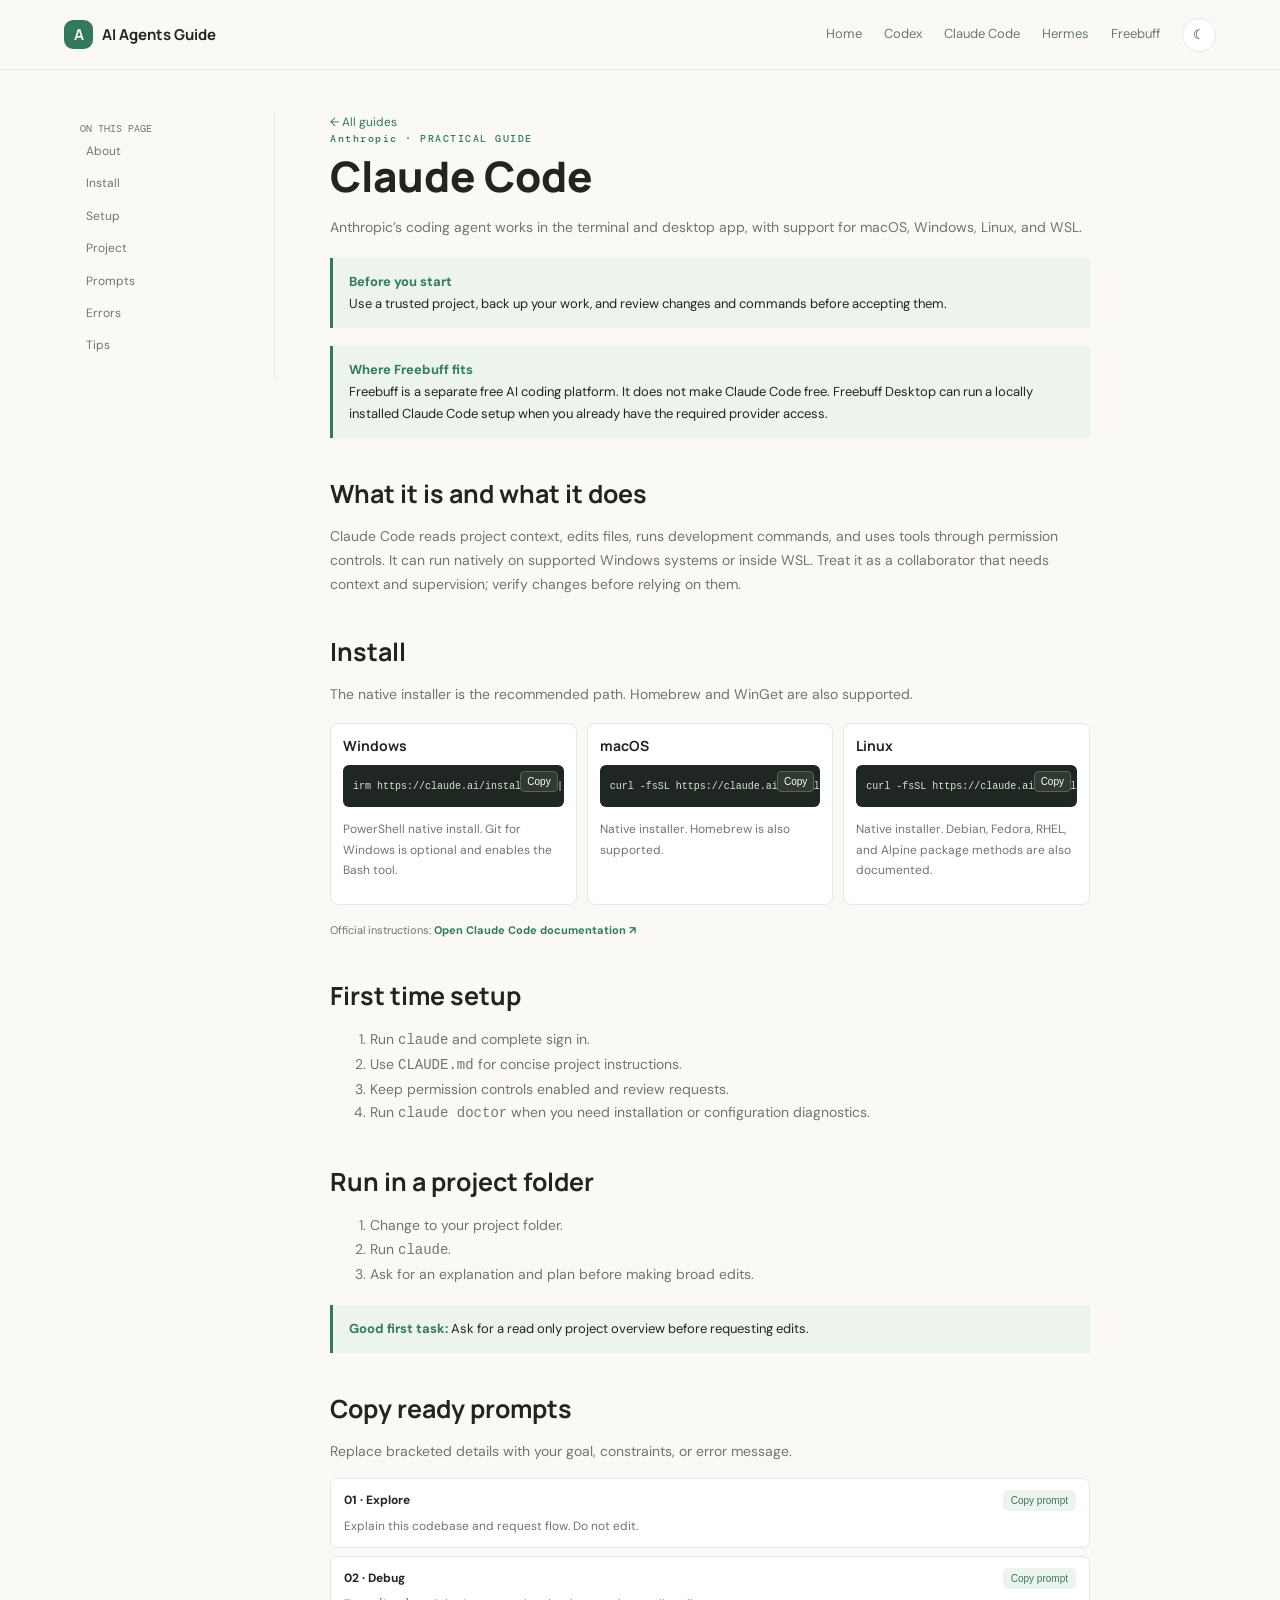
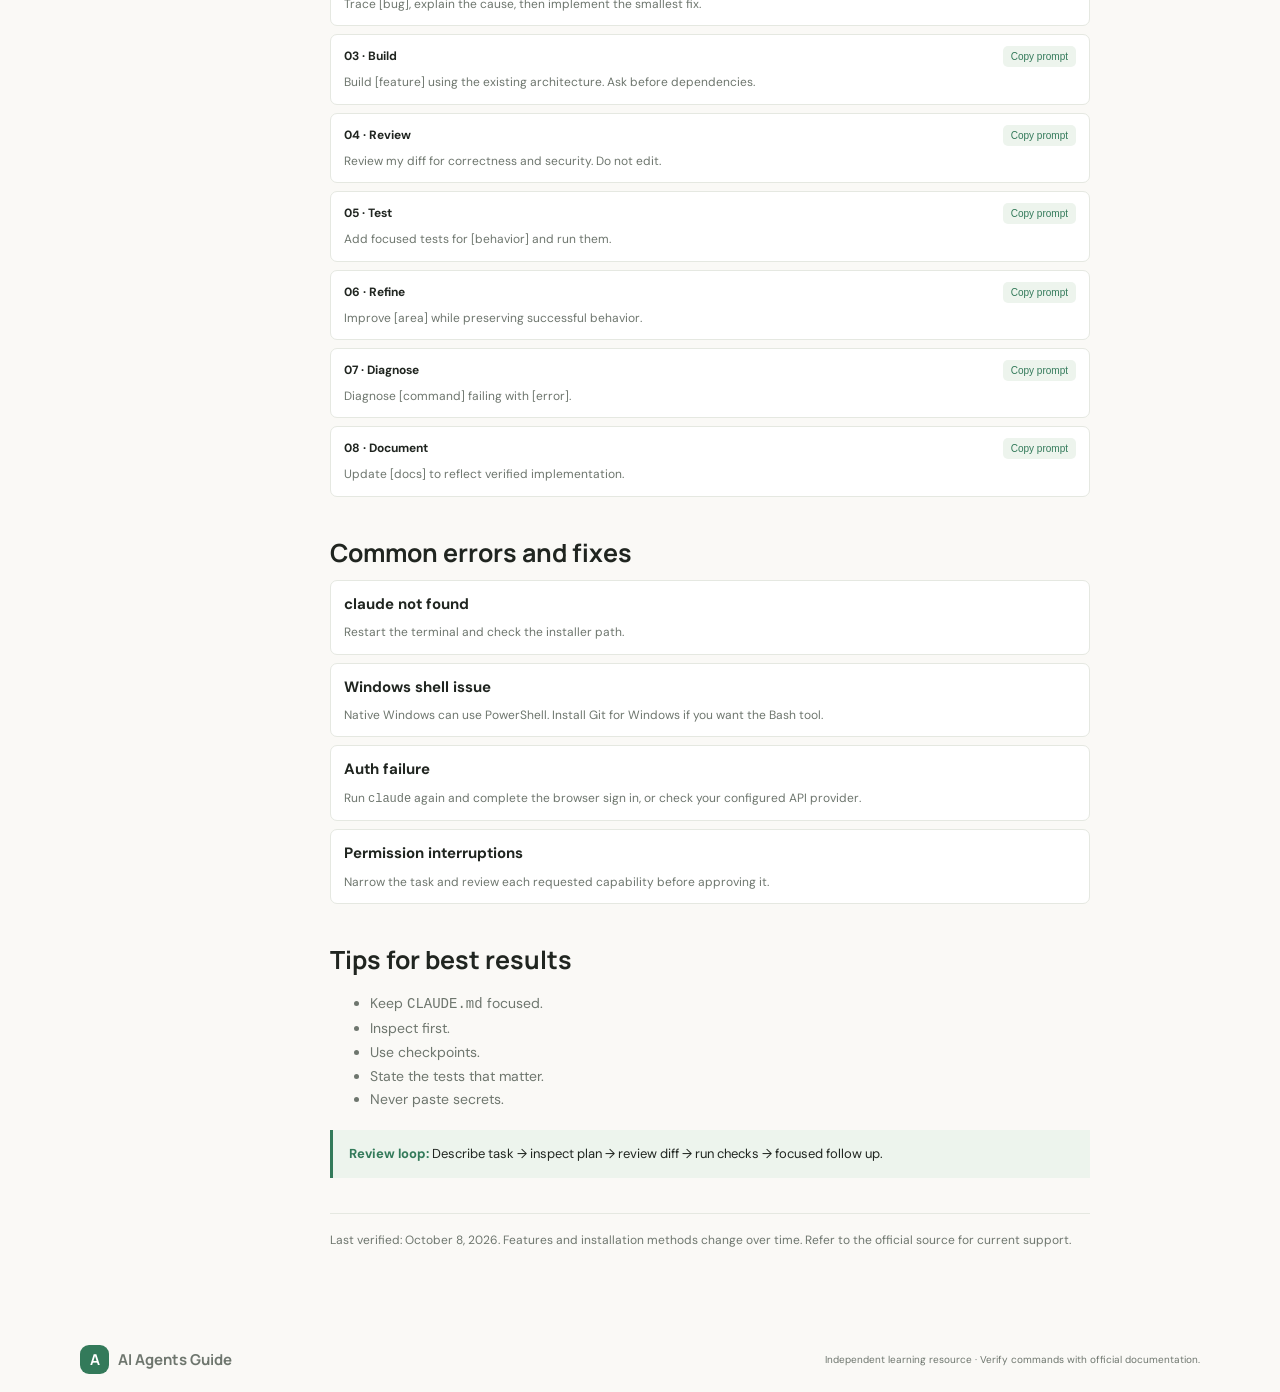
==== claude-code.html @ d4e2375b "Add analytics and refresh verification date" ====
<!doctype html><html lang="en"><head><meta charset="utf-8"><meta name="viewport" content="width=device-width,initial-scale=1"><title>Claude Code Guide · AI Agents Guide</title><link rel="stylesheet" href="style.css"><script async src="https://www.googletagmanager.com/gtag/js?id=G-9L4HPNNRHD"></script><script>window.dataLayer=window.dataLayer||[];function gtag(){dataLayer.push(arguments);}gtag('js',new Date());gtag('config','G-9L4HPNNRHD');</script><script defer src="script.js"></script></head><body><header><a class="brand" href="index.html"><i>A</i> AI Agents Guide</a><button class="menubtn" aria-label="Toggle menu">☰</button><nav><a href="index.html">Home</a><a href="codex.html">Codex</a><a href="claude-code.html">Claude Code</a><a href="hermes.html">Hermes</a><a href="freebuff.html">Freebuff</a><button class="theme" aria-label="Toggle dark mode">☾</button></nav></header><main class="layout"><aside class="toc"><b>ON THIS PAGE</b><a href="#s0">About</a><a href="#s1">Install</a><a href="#s2">Setup</a><a href="#s3">Project</a><a href="#s4">Prompts</a><a href="#s5">Errors</a><a href="#s6">Tips</a></aside><article><a class="back" href="index.html">← All guides</a><div class="eyebrow">Anthropic · PRACTICAL GUIDE</div><h1>Claude Code</h1><p class="lead">Anthropic’s coding agent works in the terminal and desktop app, with support for macOS, Windows, Linux, and WSL.</p><div class="callout"><b>Before you start</b><br>Use a trusted project, back up your work, and review changes and commands before accepting them.</div><div class="callout"><b>Where Freebuff fits</b><br>Freebuff is a separate free AI coding platform. It does not make Claude Code free. Freebuff Desktop can run a locally installed Claude Code setup when you already have the required provider access.</div><section id="s0"><h2>What it is and what it does</h2><p>Claude Code reads project context, edits files, runs development commands, and uses tools through permission controls. It can run natively on supported Windows systems or inside WSL. Treat it as a collaborator that needs context and supervision; verify changes before relying on them.</p></section><section id="s1"><h2>Install</h2><p>The native installer is the recommended path. Homebrew and WinGet are also supported.</p><div class="platforms"><div class="platform"><h3>Windows</h3><div class="code"><pre><code>irm https://claude.ai/install.ps1 | iex</code></pre><button class="copy">Copy</button></div><p>PowerShell native install. Git for Windows is optional and enables the Bash tool.</p></div><div class="platform"><h3>macOS</h3><div class="code"><pre><code>curl -fsSL https://claude.ai/install.sh | bash</code></pre><button class="copy">Copy</button></div><p>Native installer. Homebrew is also supported.</p></div><div class="platform"><h3>Linux</h3><div class="code"><pre><code>curl -fsSL https://claude.ai/install.sh | bash</code></pre><button class="copy">Copy</button></div><p>Native installer. Debian, Fedora, RHEL, and Alpine package methods are also documented.</p></div></div><p class="source">Official instructions: <a href="https://code.claude.com/docs/en/getting-started" target="_blank" rel="noopener">Open Claude Code documentation ↗</a></p></section><section id="s2"><h2>First time setup</h2><ol><li>Run <code>claude</code> and complete sign in.</li><li>Use <code>CLAUDE.md</code> for concise project instructions.</li><li>Keep permission controls enabled and review requests.</li><li>Run <code>claude doctor</code> when you need installation or configuration diagnostics.</li></ol></section><section id="s3"><h2>Run in a project folder</h2><ol><li>Change to your project folder.</li><li>Run <code>claude</code>.</li><li>Ask for an explanation and plan before making broad edits.</li></ol><div class="callout"><b>Good first task:</b> Ask for a read only project overview before requesting edits.</div></section><section id="s4"><h2>Copy ready prompts</h2><p>Replace bracketed details with your goal, constraints, or error message.</p><div class="prompts"><div class="prompt"><div><b>01 · Explore</b><button class="copy-prompt">Copy prompt</button></div><p>Explain this codebase and request flow. Do not edit.</p></div><div class="prompt"><div><b>02 · Debug</b><button class="copy-prompt">Copy prompt</button></div><p>Trace [bug], explain the cause, then implement the smallest fix.</p></div><div class="prompt"><div><b>03 · Build</b><button class="copy-prompt">Copy prompt</button></div><p>Build [feature] using the existing architecture. Ask before dependencies.</p></div><div class="prompt"><div><b>04 · Review</b><button class="copy-prompt">Copy prompt</button></div><p>Review my diff for correctness and security. Do not edit.</p></div><div class="prompt"><div><b>05 · Test</b><button class="copy-prompt">Copy prompt</button></div><p>Add focused tests for [behavior] and run them.</p></div><div class="prompt"><div><b>06 · Refine</b><button class="copy-prompt">Copy prompt</button></div><p>Improve [area] while preserving successful behavior.</p></div><div class="prompt"><div><b>07 · Diagnose</b><button class="copy-prompt">Copy prompt</button></div><p>Diagnose [command] failing with [error].</p></div><div class="prompt"><div><b>08 · Document</b><button class="copy-prompt">Copy prompt</button></div><p>Update [docs] to reflect verified implementation.</p></div></div></section><section id="s5"><h2>Common errors and fixes</h2><div class="errors"><div><b>claude not found</b><p>Restart the terminal and check the installer path.</p></div><div><b>Windows shell issue</b><p>Native Windows can use PowerShell. Install Git for Windows if you want the Bash tool.</p></div><div><b>Auth failure</b><p>Run <code>claude</code> again and complete the browser sign in, or check your configured API provider.</p></div><div><b>Permission interruptions</b><p>Narrow the task and review each requested capability before approving it.</p></div></div></section><section id="s6"><h2>Tips for best results</h2><ul><li>Keep <code>CLAUDE.md</code> focused.</li><li>Inspect first.</li><li>Use checkpoints.</li><li>State the tests that matter.</li><li>Never paste secrets.</li></ul><div class="callout"><b>Review loop:</b> Describe task → inspect plan → review diff → run checks → focused follow up.</div></section><div class="end">Last verified: October 8, 2026. Features and installation methods change over time. Refer to the official source for current support.</div></article></main><footer><a class="brand" href="index.html"><i>A</i> AI Agents Guide</a><span>Independent learning resource · Verify commands with official documentation.</span></footer></body></html>
---- style.css ----
@import url('https://fonts.googleapis.com/css2?family=DM+Mono:wght@400;500&family=DM+Sans:wght@400;500;600;700&family=Manrope:wght@400;500;600;700;800&display=swap');:root{--bg:#faf9f6;--paper:white;--ink:#202520;--muted:#6e766e;--line:#e5e8e1;--green:#337a5a;--pale:#edf4ed;--code:#202722}*{box-sizing:border-box}html{scroll-behavior:smooth}body{margin:0;background:var(--bg);color:var(--ink);font:15px/1.7 'DM Sans',sans-serif}a{color:inherit;text-decoration:none}header{height:70px;position:sticky;top:0;z-index:5;display:flex;align-items:center;justify-content:space-between;padding:0 max(calc((100vw - 1160px)/2),5vw);background:color-mix(in srgb,var(--bg) 93%,transparent);backdrop-filter:blur(12px);border-bottom:1px solid var(--line)}.brand{font:700 15px Manrope;display:flex;align-items:center;gap:9px}.brand i{font-style:normal;display:grid;place-items:center;width:29px;height:29px;border-radius:9px;background:var(--green);color:white}.topbar,nav{display:flex;align-items:center;gap:22px}nav{font-size:13px;color:var(--muted)}nav a:hover,.active{color:var(--ink)}button{cursor:pointer}.theme,.menubtn{border:1px solid var(--line);background:var(--paper);color:var(--ink);border-radius:50%;width:34px;height:34px}.menubtn{display:none;border-radius:8px}.hero{max-width:1160px;margin:auto;min-height:490px;padding:70px 20px;display:grid;grid-template-columns:1.1fr .9fr;align-items:center;gap:40px}.eyebrow{color:var(--green);font:500 10px 'DM Mono';letter-spacing:.15em}.hero h1{font:800 clamp(42px,5vw,64px)/1.1 Manrope;letter-spacing:-.05em;margin:18px 0}.hero h1 em{color:var(--green);font-style:normal}.lead{font-size:16px;color:var(--muted)}.button{display:inline-block;background:var(--green);color:white;padding:12px 17px;border-radius:7px;font-weight:700;font-size:13px;margin:14px 0}.meta{font:10px 'DM Mono';color:var(--muted)}.art{height:270px;position:relative;display:grid;place-items:center}.ring{position:absolute;width:340px;height:230px;border:1px solid #dbe6dc;border-radius:50%;transform:rotate(-25deg)}.core{width:125px;height:125px;display:grid;place-items:center;border-radius:35px;background:linear-gradient(135deg,#80ae88,#377452);color:white;font-size:55px}.art label,.art small{position:absolute;background:var(--paper);border:1px solid var(--line);padding:12px;border-radius:8px;font-size:12px}.art label{top:20px;right:4px}.art small{bottom:8px;left:4px}.ribbon{text-align:center;border-block:1px solid var(--line);padding:16px;color:#858e85;font:10px 'DM Mono'}.section{max-width:1160px;margin:auto;padding:72px 20px}.section h2,.rhythm h2,.cta h2{font:700 34px/1.25 Manrope;margin:12px 0}.muted{color:var(--muted)}.cards{display:grid;grid-template-columns:repeat(4,1fr);gap:13px;margin-top:25px}.card{display:flex;flex-direction:column;min-height:250px;padding:19px;background:var(--paper);border:1px solid var(--line);border-radius:10px}.card:hover{transform:translateY(-3px)}.card>span{display:grid;place-items:center;width:38px;height:38px;border-radius:10px;background:var(--pale);color:var(--green);font-size:20px}.card small{font:10px 'DM Mono';color:var(--muted);margin-top:13px}.card h3{font:700 20px Manrope;margin:3px 0}.card p{font-size:12px;color:var(--muted)}.card>b{margin-top:auto;border-top:1px solid var(--line);padding-top:10px;color:var(--green);font-size:11px}.c1>span{color:#b6784b}.c2>span{color:#6672a6}.c3>span{color:#aa6381}.rhythm{display:grid;grid-template-columns:1fr 1fr;gap:60px}.steps p{padding:13px 17px;border:1px solid var(--line);border-radius:8px;background:var(--paper)}.steps small{display:block;color:var(--muted)}.cta{background:#245e43;color:white;text-align:center;padding:52px 20px}.cta .eyebrow{color:#bdd8c4}.cta h2{font-size:29px}.button.light{background:white;color:#245e43}footer{max-width:1160px;margin:auto;padding:20px;min-height:78px;display:flex;align-items:center;justify-content:space-between;color:var(--muted);font-size:10px}.layout{max-width:1160px;margin:auto;padding:42px 20px 70px;display:grid;grid-template-columns:195px minmax(0,760px);gap:55px}.toc{position:sticky;top:95px;align-self:start;border-right:1px solid var(--line);padding:10px 16px 16px 0}.toc b{display:block;font:10px 'DM Mono';color:var(--muted)}.toc a{display:block;padding:6px;color:var(--muted);font-size:12px}.toc a:hover,.back{color:var(--green)}article{min-width:0}.back{display:block;font-size:12px}.layout h1{font:800 42px/1.2 Manrope;margin:6px 0}.layout h2{font:700 25px Manrope;margin:38px 0 10px;scroll-margin-top:90px}.layout p,.layout li{color:var(--muted);font-size:14px}.callout{background:var(--pale);border-left:3px solid var(--green);padding:13px 16px;margin:18px 0;font-size:13px}.callout b{color:var(--green)}.platforms{display:grid;grid-template-columns:repeat(3,1fr);gap:10px;margin:16px 0}.platform{background:var(--paper);border:1px solid var(--line);border-radius:8px;padding:12px;min-width:0}.platform h3{font:700 14px Manrope;margin:0}.platform p{font-size:12px}.code{position:relative;margin:8px 0}.code pre{background:var(--code);color:#d6e4d8;overflow:auto;padding:12px 53px 12px 10px;border-radius:6px;font:10px/1.7 'DM Mono';white-space:pre}.copy{position:absolute;top:6px;right:6px;background:#303a33;color:white;border:1px solid #56645a;border-radius:4px;padding:4px 6px;font-size:10px}.source{font-size:11px!important}.source a,footer span a{color:var(--green);font-weight:bold}.prompts,.errors{display:grid;gap:8px}.prompt,.errors>div{background:var(--paper);border:1px solid var(--line);border-radius:7px;padding:11px 13px}.prompt>div{display:flex;justify-content:space-between;font-size:12px}.prompt p,.errors p{font-size:12px;margin:5px 0 0}.copy-prompt{border:0;border-radius:5px;padding:5px 8px;background:var(--pale);color:var(--green);font-size:10px}.end{border-top:1px solid var(--line);margin-top:35px;padding-top:16px;color:var(--muted);font-size:12px}.dark{--bg:#171b18;--paper:#202621;--ink:#edf1ed;--muted:#a6afa7;--line:#343d36;--green:#8dc59b;--pale:#29372c;--code:#111713}.dark .cta{background:#254d34}.dark .ring{border-color:#344138}.dark .core{background:linear-gradient(135deg,#61916b,#31563a)}@media(max-width:900px){.cards{grid-template-columns:repeat(2,1fr)}.layout{grid-template-columns:150px 1fr;gap:25px}.platforms{grid-template-columns:1fr}}@media(max-width:650px){header{height:62px;padding:0 16px}.menubtn{display:block}nav{display:none;position:absolute;top:61px;left:0;right:0;background:var(--bg);padding:14px 20px;flex-direction:column;align-items:stretch}nav.open{display:flex}.hero{grid-template-columns:1fr;padding:46px 20px 25px}.hero h1{font-size:43px}.art{height:185px}.section{padding:50px 20px}.section h2,.rhythm h2{font-size:28px}.cards,.rhythm{grid-template-columns:1fr}.card{min-height:210px}.rhythm{gap:12px}.cta h2{font-size:24px}footer{align-items:flex-start;flex-direction:column;gap:8px}.layout{display:block;padding:28px 18px 50px}.toc{position:static;border:1px solid var(--line);padding:10px;margin-bottom:22px;display:flex;flex-wrap:wrap}.toc b{width:100%}.layout h1{font-size:36px}.layout h2{font-size:22px}.platforms{grid-template-columns:1fr}}
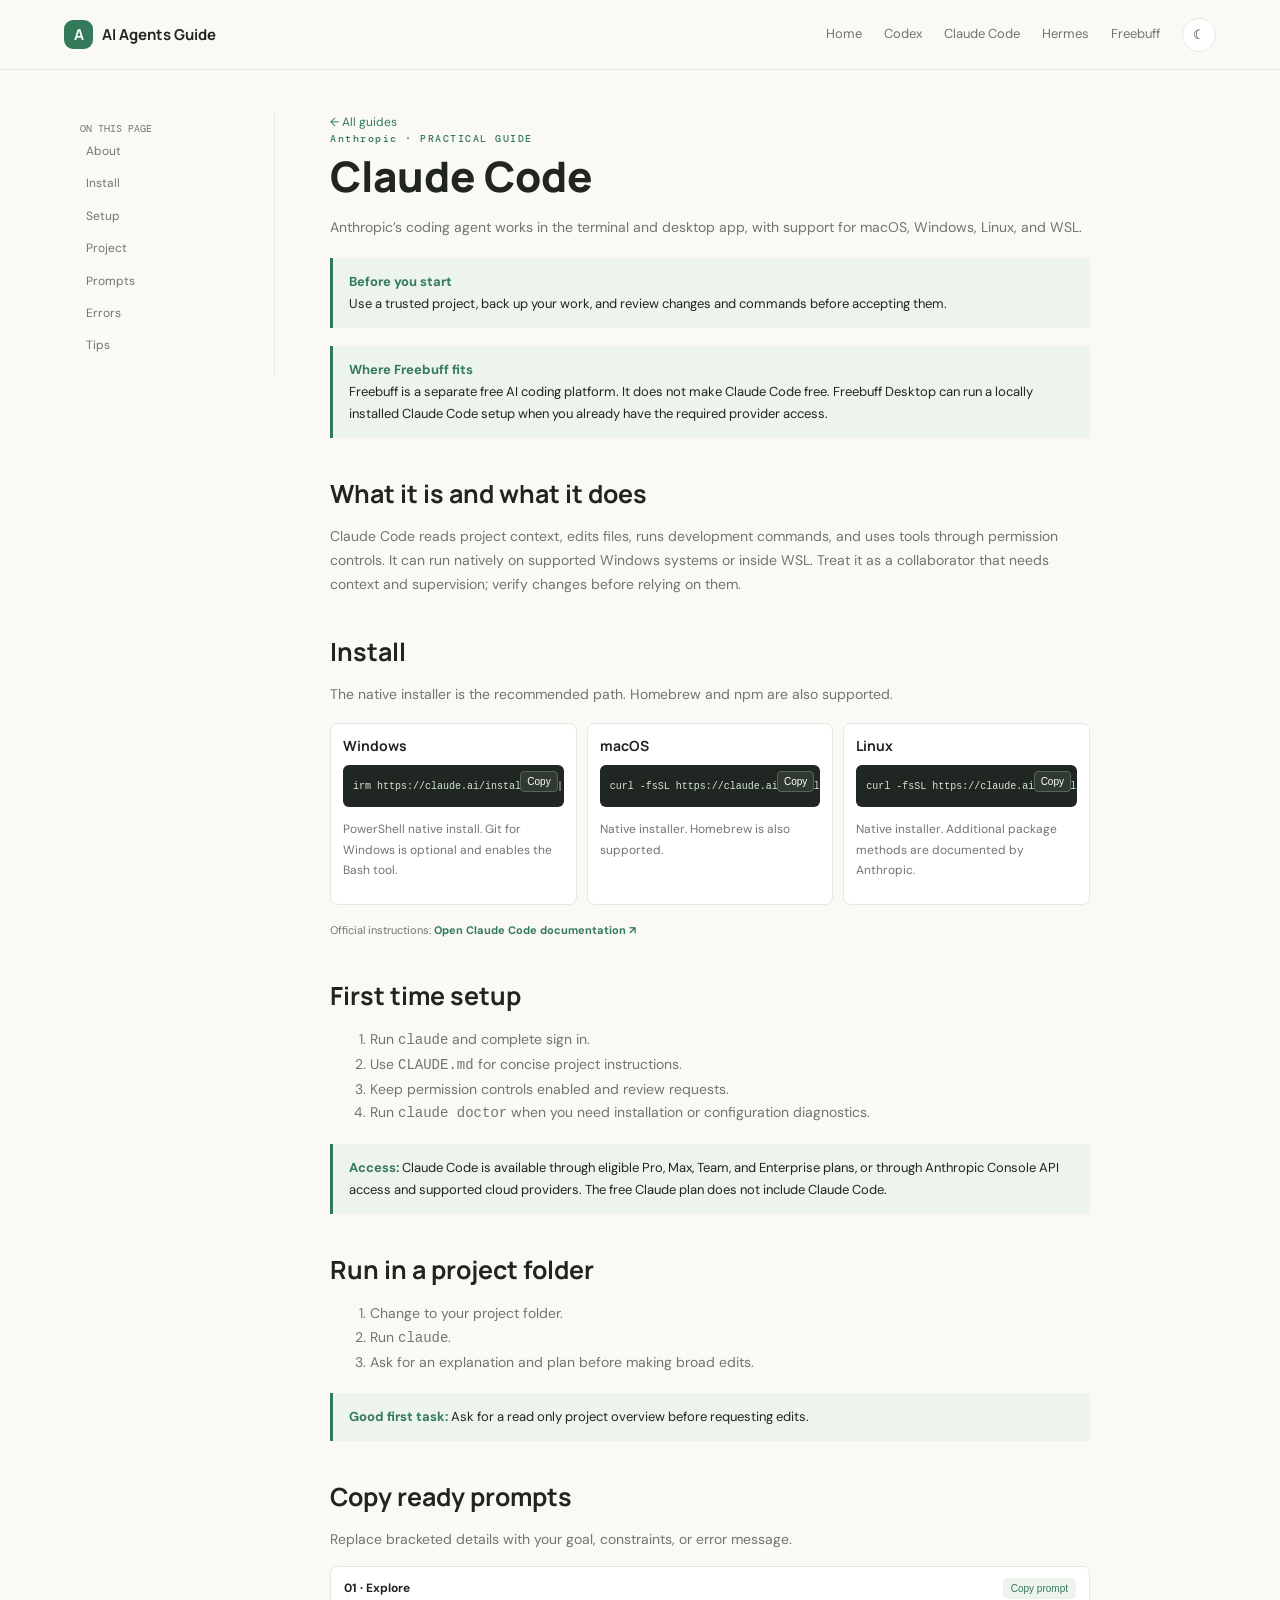
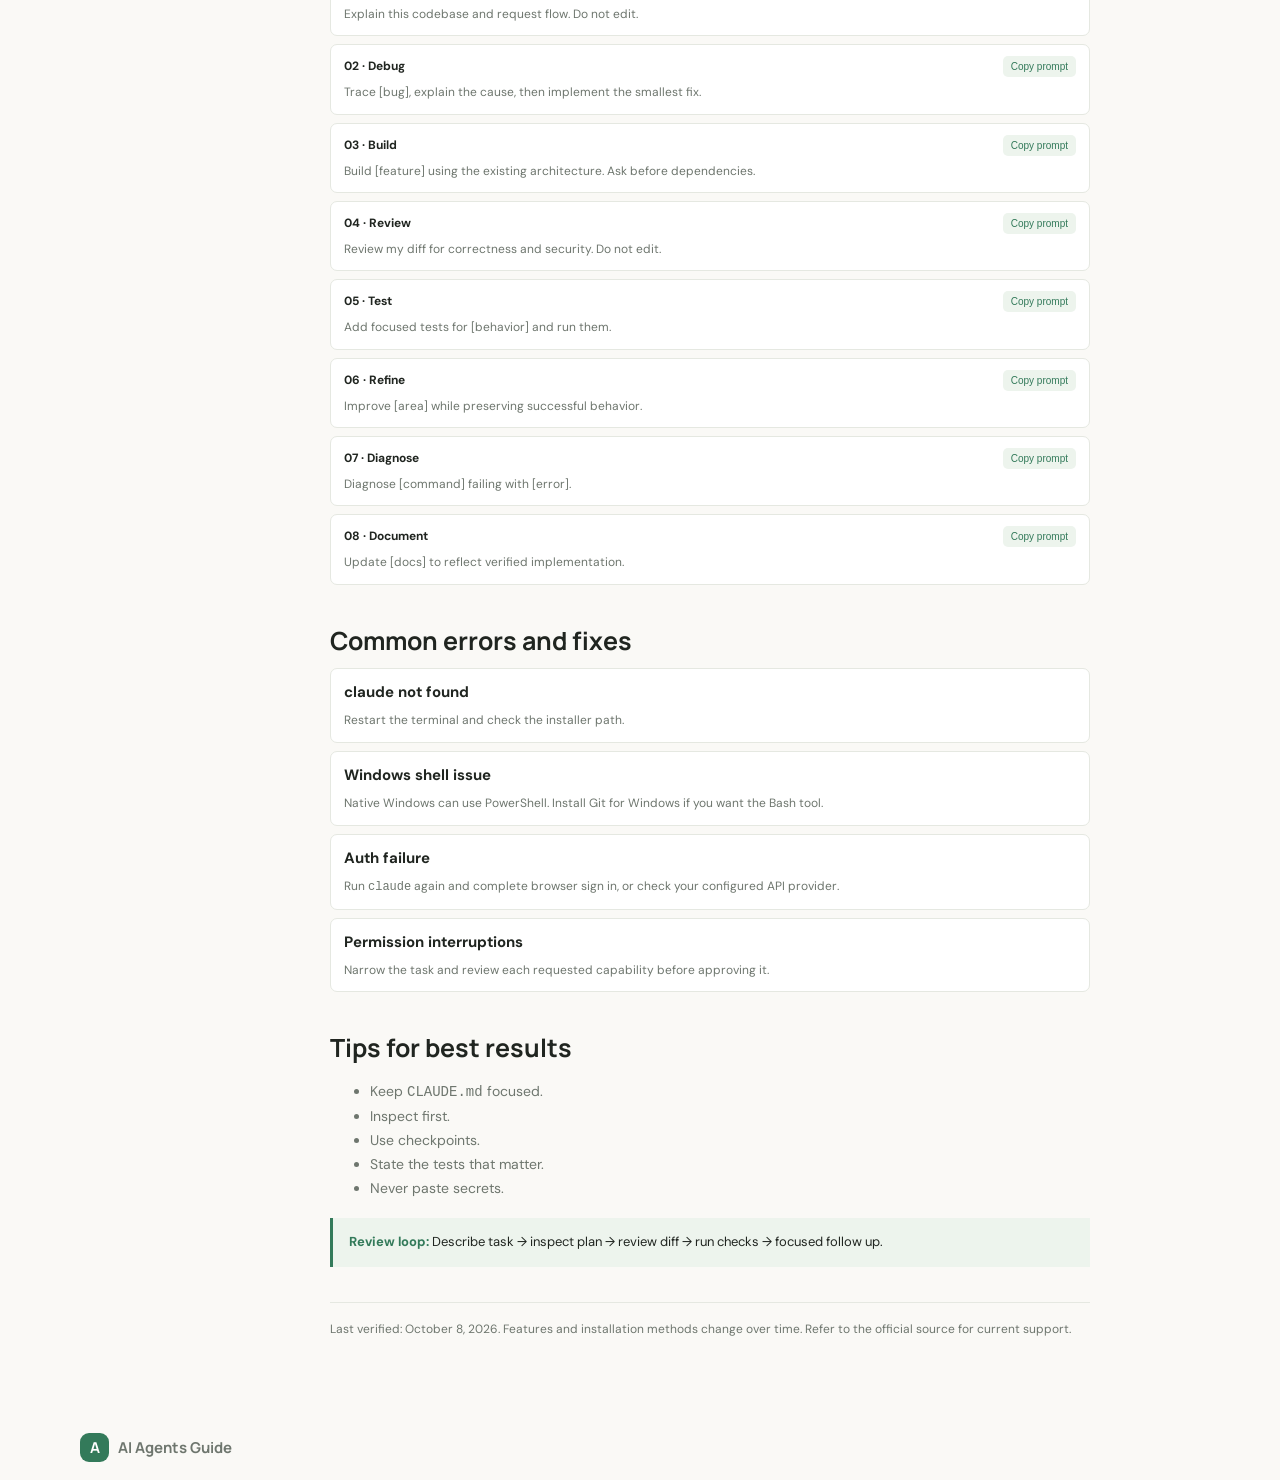
==== commit e21b9852: "Update Claude Code guide for current install and access details" ====
--- a/claude-code.html
+++ b/claude-code.html
@@ -1 +1 @@
-<!doctype html><html lang="en"><head><meta charset="utf-8"><meta name="viewport" content="width=device-width,initial-scale=1"><title>Claude Code Guide · AI Agents Guide</title><link rel="stylesheet" href="style.css"><script async src="https://www.googletagmanager.com/gtag/js?id=G-9L4HPNNRHD"></script><script>window.dataLayer=window.dataLayer||[];function gtag(){dataLayer.push(arguments);}gtag('js',new Date());gtag('config','G-9L4HPNNRHD');</script><script defer src="script.js"></script></head><body><header><a class="brand" href="index.html"><i>A</i> AI Agents Guide</a><button class="menubtn" aria-label="Toggle menu">☰</button><nav><a href="index.html">Home</a><a href="codex.html">Codex</a><a href="claude-code.html">Claude Code</a><a href="hermes.html">Hermes</a><a href="freebuff.html">Freebuff</a><button class="theme" aria-label="Toggle dark mode">☾</button></nav></header><main class="layout"><aside class="toc"><b>ON THIS PAGE</b><a href="#s0">About</a><a href="#s1">Install</a><a href="#s2">Setup</a><a href="#s3">Project</a><a href="#s4">Prompts</a><a href="#s5">Errors</a><a href="#s6">Tips</a></aside><article><a class="back" href="index.html">← All guides</a><div class="eyebrow">Anthropic · PRACTICAL GUIDE</div><h1>Claude Code</h1><p class="lead">Anthropic’s coding agent works in the terminal and desktop app, with support for macOS, Windows, Linux, and WSL.</p><div class="callout"><b>Before you start</b><br>Use a trusted project, back up your work, and review changes and commands before accepting them.</div><div class="callout"><b>Where Freebuff fits</b><br>Freebuff is a separate free AI coding platform. It does not make Claude Code free. Freebuff Desktop can run a locally installed Claude Code setup when you already have the required provider access.</div><section id="s0"><h2>What it is and what it does</h2><p>Claude Code reads project context, edits files, runs development commands, and uses tools through permission controls. It can run natively on supported Windows systems or inside WSL. Treat it as a collaborator that needs context and supervision; verify changes before relying on them.</p></section><section id="s1"><h2>Install</h2><p>The native installer is the recommended path. Homebrew and WinGet are also supported.</p><div class="platforms"><div class="platform"><h3>Windows</h3><div class="code"><pre><code>irm https://claude.ai/install.ps1 | iex</code></pre><button class="copy">Copy</button></div><p>PowerShell native install. Git for Windows is optional and enables the Bash tool.</p></div><div class="platform"><h3>macOS</h3><div class="code"><pre><code>curl -fsSL https://claude.ai/install.sh | bash</code></pre><button class="copy">Copy</button></div><p>Native installer. Homebrew is also supported.</p></div><div class="platform"><h3>Linux</h3><div class="code"><pre><code>curl -fsSL https://claude.ai/install.sh | bash</code></pre><button class="copy">Copy</button></div><p>Native installer. Debian, Fedora, RHEL, and Alpine package methods are also documented.</p></div></div><p class="source">Official instructions: <a href="https://code.claude.com/docs/en/getting-started" target="_blank" rel="noopener">Open Claude Code documentation ↗</a></p></section><section id="s2"><h2>First time setup</h2><ol><li>Run <code>claude</code> and complete sign in.</li><li>Use <code>CLAUDE.md</code> for concise project instructions.</li><li>Keep permission controls enabled and review requests.</li><li>Run <code>claude doctor</code> when you need installation or configuration diagnostics.</li></ol></section><section id="s3"><h2>Run in a project folder</h2><ol><li>Change to your project folder.</li><li>Run <code>claude</code>.</li><li>Ask for an explanation and plan before making broad edits.</li></ol><div class="callout"><b>Good first task:</b> Ask for a read only project overview before requesting edits.</div></section><section id="s4"><h2>Copy ready prompts</h2><p>Replace bracketed details with your goal, constraints, or error message.</p><div class="prompts"><div class="prompt"><div><b>01 · Explore</b><button class="copy-prompt">Copy prompt</button></div><p>Explain this codebase and request flow. Do not edit.</p></div><div class="prompt"><div><b>02 · Debug</b><button class="copy-prompt">Copy prompt</button></div><p>Trace [bug], explain the cause, then implement the smallest fix.</p></div><div class="prompt"><div><b>03 · Build</b><button class="copy-prompt">Copy prompt</button></div><p>Build [feature] using the existing architecture. Ask before dependencies.</p></div><div class="prompt"><div><b>04 · Review</b><button class="copy-prompt">Copy prompt</button></div><p>Review my diff for correctness and security. Do not edit.</p></div><div class="prompt"><div><b>05 · Test</b><button class="copy-prompt">Copy prompt</button></div><p>Add focused tests for [behavior] and run them.</p></div><div class="prompt"><div><b>06 · Refine</b><button class="copy-prompt">Copy prompt</button></div><p>Improve [area] while preserving successful behavior.</p></div><div class="prompt"><div><b>07 · Diagnose</b><button class="copy-prompt">Copy prompt</button></div><p>Diagnose [command] failing with [error].</p></div><div class="prompt"><div><b>08 · Document</b><button class="copy-prompt">Copy prompt</button></div><p>Update [docs] to reflect verified implementation.</p></div></div></section><section id="s5"><h2>Common errors and fixes</h2><div class="errors"><div><b>claude not found</b><p>Restart the terminal and check the installer path.</p></div><div><b>Windows shell issue</b><p>Native Windows can use PowerShell. Install Git for Windows if you want the Bash tool.</p></div><div><b>Auth failure</b><p>Run <code>claude</code> again and complete the browser sign in, or check your configured API provider.</p></div><div><b>Permission interruptions</b><p>Narrow the task and review each requested capability before approving it.</p></div></div></section><section id="s6"><h2>Tips for best results</h2><ul><li>Keep <code>CLAUDE.md</code> focused.</li><li>Inspect first.</li><li>Use checkpoints.</li><li>State the tests that matter.</li><li>Never paste secrets.</li></ul><div class="callout"><b>Review loop:</b> Describe task → inspect plan → review diff → run checks → focused follow up.</div></section><div class="end">Last verified: October 8, 2026. Features and installation methods change over time. Refer to the official source for current support.</div></article></main><footer><a class="brand" href="index.html"><i>A</i> AI Agents Guide</a><span>Independent learning resource · Verify commands with official documentation.</span></footer></body></html>+<!doctype html><html lang="en"><head><meta charset="utf-8"><meta name="viewport" content="width=device-width,initial-scale=1"><title>Claude Code Guide · AI Agents Guide</title><link rel="stylesheet" href="style.css"><script async src="https://www.googletagmanager.com/gtag/js?id=G-9L4NNHNNRHD"></script><script>window.dataLayer=window.dataLayer||[];function gtag(){dataLayer.push(arguments);}gtag('js',new Date());gtag('config','G-9L4NNHNNRHD');</script><script defer src="script.js"></script></head><body><header><a class="brand" href="index.html"><i>A</i> AI Agents Guide</a><button class="menubtn" aria-label="Toggle menu">☰</button><nav><a href="index.html">Home</a><a href="codex.html">Codex</a><a href="claude-code.html">Claude Code</a><a href="hermes.html">Hermes</a><a href="freebuff.html">Freebuff</a><button class="theme" aria-label="Toggle dark mode">☾</button></nav></header><main class="layout"><aside class="toc"><b>ON THIS PAGE</b><a href="#s0">About</a><a href="#s1">Install</a><a href="#s2">Setup</a><a href="#s3">Project</a><a href="#s4">Prompts</a><a href="#s5">Errors</a><a href="#s6">Tips</a></aside><article><a class="back" href="index.html">← All guides</a><div class="eyebrow">Anthropic · PRACTICAL GUIDE</div><h1>Claude Code</h1><p class="lead">Anthropic’s coding agent works in the terminal and desktop app, with support for macOS, Windows, Linux, and WSL.</p><div class="callout"><b>Before you start</b><br>Use a trusted project, back up your work, and review changes and commands before accepting them.</div><div class="callout"><b>Where Freebuff fits</b><br>Freebuff is a separate free AI coding platform. It does not make Claude Code free. Freebuff Desktop can run a locally installed Claude Code setup when you already have the required provider access.</div><section id="s0"><h2>What it is and what it does</h2><p>Claude Code reads project context, edits files, runs development commands, and uses tools through permission controls. It can run natively on supported Windows systems or inside WSL. Treat it as a collaborator that needs context and supervision; verify changes before relying on them.</p></section><section id="s1"><h2>Install</h2><p>The native installer is the recommended path. Homebrew and npm are also supported.</p><div class="platforms"><div class="platform"><h3>Windows</h3><div class="code"><pre><code>irm https://claude.ai/install.ps1 | iex</code></pre><button class="copy">Copy</button></div><p>PowerShell native install. Git for Windows is optional and enables the Bash tool.</p></div><div class="platform"><h3>macOS</h3><div class="code"><pre><code>curl -fsSL https://claude.ai/install.sh | bash</code></pre><button class="copy">Copy</button></div><p>Native installer. Homebrew is also supported.</p></div><div class="platform"><h3>Linux</h3><div class="code"><pre><code>curl -fsSL https://claude.ai/install.sh | bash</code></pre><button class="copy">Copy</button></div><p>Native installer. Additional package methods are documented by Anthropic.</p></div></div><p class="source">Official instructions: <a href="https://code.claude.com/docs/en/getting-started" target="_blank" rel="noopener">Open Claude Code documentation ↗</a></p></section><section id="s2"><h2>First time setup</h2><ol><li>Run <code>claude</code> and complete sign in.</li><li>Use <code>CLAUDE.md</code> for concise project instructions.</li><li>Keep permission controls enabled and review requests.</li><li>Run <code>claude doctor</code> when you need installation or configuration diagnostics.</li></ol><div class="callout"><b>Access:</b> Claude Code is available through eligible Pro, Max, Team, and Enterprise plans, or through Anthropic Console API access and supported cloud providers. The free Claude plan does not include Claude Code.</div></section><section id="s3"><h2>Run in a project folder</h2><ol><li>Change to your project folder.</li><li>Run <code>claude</code>.</li><li>Ask for an explanation and plan before making broad edits.</li></ol><div class="callout"><b>Good first task:</b> Ask for a read only project overview before requesting edits.</div></section><section id="s4"><h2>Copy ready prompts</h2><p>Replace bracketed details with your goal, constraints, or error message.</p><div class="prompts"><div class="prompt"><div><b>01 · Explore</b><button class="copy-prompt">Copy prompt</button></div><p>Explain this codebase and request flow. Do not edit.</p></div><div class="prompt"><div><b>02 · Debug</b><button class="copy-prompt">Copy prompt</button></div><p>Trace [bug], explain the cause, then implement the smallest fix.</p></div><div class="prompt"><div><b>03 · Build</b><button class="copy-prompt">Copy prompt</button></div><p>Build [feature] using the existing architecture. Ask before dependencies.</p></div><div class="prompt"><div><b>04 · Review</b><button class="copy-prompt">Copy prompt</button></div><p>Review my diff for correctness and security. Do not edit.</p></div><div class="prompt"><div><b>05 · Test</b><button class="copy-prompt">Copy prompt</button></div><p>Add focused tests for [behavior] and run them.</p></div><div class="prompt"><div><b>06 · Refine</b><button class="copy-prompt">Copy prompt</button></div><p>Improve [area] while preserving successful behavior.</p></div><div class="prompt"><div><b>07 · Diagnose</b><button class="copy-prompt">Copy prompt</button></div><p>Diagnose [command] failing with [error].</p></div><div class="prompt"><div><b>08 · Document</b><button class="copy-prompt">Copy prompt</button></div><p>Update [docs] to reflect verified implementation.</p></div></div></section><section id="s5"><h2>Common errors and fixes</h2><div class="errors"><div><b>claude not found</b><p>Restart the terminal and check the installer path.</p></div><div><b>Windows shell issue</b><p>Native Windows can use PowerShell. Install Git for Windows if you want the Bash tool.</p></div><div><b>Auth failure</b><p>Run <code>claude</code> again and complete browser sign in, or check your configured API provider.</p></div><div><b>Permission interruptions</b><p>Narrow the task and review each requested capability before approving it.</p></div></div></section><section id="s6"><h2>Tips for best results</h2><ul><li>Keep <code>CLAUDE.md</code> focused.</li><li>Inspect first.</li><li>Use checkpoints.</li><li>State the tests that matter.</li><li>Never paste secrets.</li></ul><div class="callout"><b>Review loop:</b> Describe task → inspect plan → review diff → run checks → focused follow up.</div></section><div class="end">Last verified: October 8, 2026. Features and installation methods change over time. Refer to the official source for current support.</div></article></main><footer><a class="brand" href="index.html"><i>A</i> AI Agents Guide</span></footer></body></html>
--- a/style.css
+++ b/style.css
@@ -1 +1 @@
-@import url('https://fonts.googleapis.com/css2?family=DM+Mono:wght@400;500&family=DM+Sans:wght@400;500;600;700&family=Manrope:wght@400;500;600;700;800&display=swap');:root{--bg:#faf9f6;--paper:white;--ink:#202520;--muted:#6e766e;--line:#e5e8e1;--green:#337a5a;--pale:#edf4ed;--code:#202722}*{box-sizing:border-box}html{scroll-behavior:smooth}body{margin:0;background:var(--bg);color:var(--ink);font:15px/1.7 'DM Sans',sans-serif}a{color:inherit;text-decoration:none}header{height:70px;position:sticky;top:0;z-index:5;display:flex;align-items:center;justify-content:space-between;padding:0 max(calc((100vw - 1160px)/2),5vw);background:color-mix(in srgb,var(--bg) 93%,transparent);backdrop-filter:blur(12px);border-bottom:1px solid var(--line)}.brand{font:700 15px Manrope;display:flex;align-items:center;gap:9px}.brand i{font-style:normal;display:grid;place-items:center;width:29px;height:29px;border-radius:9px;background:var(--green);color:white}.topbar,nav{display:flex;align-items:center;gap:22px}nav{font-size:13px;color:var(--muted)}nav a:hover,.active{color:var(--ink)}button{cursor:pointer}.theme,.menubtn{border:1px solid var(--line);background:var(--paper);color:var(--ink);border-radius:50%;width:34px;height:34px}.menubtn{display:none;border-radius:8px}.hero{max-width:1160px;margin:auto;min-height:490px;padding:70px 20px;display:grid;grid-template-columns:1.1fr .9fr;align-items:center;gap:40px}.eyebrow{color:var(--green);font:500 10px 'DM Mono';letter-spacing:.15em}.hero h1{font:800 clamp(42px,5vw,64px)/1.1 Manrope;letter-spacing:-.05em;margin:18px 0}.hero h1 em{color:var(--green);font-style:normal}.lead{font-size:16px;color:var(--muted)}.button{display:inline-block;background:var(--green);color:white;padding:12px 17px;border-radius:7px;font-weight:700;font-size:13px;margin:14px 0}.meta{font:10px 'DM Mono';color:var(--muted)}.art{height:270px;position:relative;display:grid;place-items:center}.ring{position:absolute;width:340px;height:230px;border:1px solid #dbe6dc;border-radius:50%;transform:rotate(-25deg)}.core{width:125px;height:125px;display:grid;place-items:center;border-radius:35px;background:linear-gradient(135deg,#80ae88,#377452);color:white;font-size:55px}.art label,.art small{position:absolute;background:var(--paper);border:1px solid var(--line);padding:12px;border-radius:8px;font-size:12px}.art label{top:20px;right:4px}.art small{bottom:8px;left:4px}.ribbon{text-align:center;border-block:1px solid var(--line);padding:16px;color:#858e85;font:10px 'DM Mono'}.section{max-width:1160px;margin:auto;padding:72px 20px}.section h2,.rhythm h2,.cta h2{font:700 34px/1.25 Manrope;margin:12px 0}.muted{color:var(--muted)}.cards{display:grid;grid-template-columns:repeat(4,1fr);gap:13px;margin-top:25px}.card{display:flex;flex-direction:column;min-height:250px;padding:19px;background:var(--paper);border:1px solid var(--line);border-radius:10px}.card:hover{transform:translateY(-3px)}.card>span{display:grid;place-items:center;width:38px;height:38px;border-radius:10px;background:var(--pale);color:var(--green);font-size:20px}.card small{font:10px 'DM Mono';color:var(--muted);margin-top:13px}.card h3{font:700 20px Manrope;margin:3px 0}.card p{font-size:12px;color:var(--muted)}.card>b{margin-top:auto;border-top:1px solid var(--line);padding-top:10px;color:var(--green);font-size:11px}.c1>span{color:#b6784b}.c2>span{color:#6672a6}.c3>span{color:#aa6381}.rhythm{display:grid;grid-template-columns:1fr 1fr;gap:60px}.steps p{padding:13px 17px;border:1px solid var(--line);border-radius:8px;background:var(--paper)}.steps small{display:block;color:var(--muted)}.cta{background:#245e43;color:white;text-align:center;padding:52px 20px}.cta .eyebrow{color:#bdd8c4}.cta h2{font-size:29px}.button.light{background:white;color:#245e43}footer{max-width:1160px;margin:auto;padding:20px;min-height:78px;display:flex;align-items:center;justify-content:space-between;color:var(--muted);font-size:10px}.layout{max-width:1160px;margin:auto;padding:42px 20px 70px;display:grid;grid-template-columns:195px minmax(0,760px);gap:55px}.toc{position:sticky;top:95px;align-self:start;border-right:1px solid var(--line);padding:10px 16px 16px 0}.toc b{display:block;font:10px 'DM Mono';color:var(--muted)}.toc a{display:block;padding:6px;color:var(--muted);font-size:12px}.toc a:hover,.back{color:var(--green)}article{min-width:0}.back{display:block;font-size:12px}.layout h1{font:800 42px/1.2 Manrope;margin:6px 0}.layout h2{font:700 25px Manrope;margin:38px 0 10px;scroll-margin-top:90px}.layout p,.layout li{color:var(--muted);font-size:14px}.callout{background:var(--pale);border-left:3px solid var(--green);padding:13px 16px;margin:18px 0;font-size:13px}.callout b{color:var(--green)}.platforms{display:grid;grid-template-columns:repeat(3,1fr);gap:10px;margin:16px 0}.platform{background:var(--paper);border:1px solid var(--line);border-radius:8px;padding:12px;min-width:0}.platform h3{font:700 14px Manrope;margin:0}.platform p{font-size:12px}.code{position:relative;margin:8px 0}.code pre{background:var(--code);color:#d6e4d8;overflow:auto;padding:12px 53px 12px 10px;border-radius:6px;font:10px/1.7 'DM Mono';white-space:pre}.copy{position:absolute;top:6px;right:6px;background:#303a33;color:white;border:1px solid #56645a;border-radius:4px;padding:4px 6px;font-size:10px}.source{font-size:11px!important}.source a,footer span a{color:var(--green);font-weight:bold}.prompts,.errors{display:grid;gap:8px}.prompt,.errors>div{background:var(--paper);border:1px solid var(--line);border-radius:7px;padding:11px 13px}.prompt>div{display:flex;justify-content:space-between;font-size:12px}.prompt p,.errors p{font-size:12px;margin:5px 0 0}.copy-prompt{border:0;border-radius:5px;padding:5px 8px;background:var(--pale);color:var(--green);font-size:10px}.end{border-top:1px solid var(--line);margin-top:35px;padding-top:16px;color:var(--muted);font-size:12px}.dark{--bg:#171b18;--paper:#202621;--ink:#edf1ed;--muted:#a6afa7;--line:#343d36;--green:#8dc59b;--pale:#29372c;--code:#111713}.dark .cta{background:#254d34}.dark .ring{border-color:#344138}.dark .core{background:linear-gradient(135deg,#61916b,#31563a)}@media(max-width:900px){.cards{grid-template-columns:repeat(2,1fr)}.layout{grid-template-columns:150px 1fr;gap:25px}.platforms{grid-template-columns:1fr}}@media(max-width:650px){header{height:62px;padding:0 16px}.menubtn{display:block}nav{display:none;position:absolute;top:61px;left:0;right:0;background:var(--bg);padding:14px 20px;flex-direction:column;align-items:stretch}nav.open{display:flex}.hero{grid-template-columns:1fr;padding:46px 20px 25px}.hero h1{font-size:43px}.art{height:185px}.section{padding:50px 20px}.section h2,.rhythm h2{font-size:28px}.cards,.rhythm{grid-template-columns:1fr}.card{min-height:210px}.rhythm{gap:12px}.cta h2{font-size:24px}footer{align-items:flex-start;flex-direction:column;gap:8px}.layout{display:block;padding:28px 18px 50px}.toc{position:static;border:1px solid var(--line);padding:10px;margin-bottom:22px;display:flex;flex-wrap:wrap}.toc b{width:100%}.layout h1{font-size:36px}.layout h2{font-size:22px}.platforms{grid-template-columns:1fr}}+@import url('https://fonts.googleapis.com/css2?family=DM+Mono:wght@400;500&family=DM+Sans:wght@400;500;600;700&family=Manrope:wght@400;500;600;700;800&display=swap');:root{--bg:#faf9f6;--paper:white;--ink:#202520;--muted:#6e766e;--line:#e5e8e1;--green:#337a5a;--pale:#edf4ed;--code:#202722}*{box-sizing:border-box}html{scroll-behavior:smooth}body{margin:0;background:var(--bg);color:var(--ink);font:15px/1.7 'DM Sans',sans-serif}a{color:inherit;text-decoration:none}header{height:70px;position:sticky;top:0;z-index:5;display:flex;align-items:center;justify-content:space-between;padding:0 max(calc((100vw - 1160px)/2),5vw);background:color-mix(in srgb,var(--bg) 93%,transparent);backdrop-filter:blur(12px);border-bottom:1px solid var(--line)}.brand{font:700 15px Manrope;display:flex;align-items:center;gap:9px}.brand i{font-style:normal;display:grid;place-items:center;width:29px;height:29px;border-radius:9px;background:var(--green);color:white}.topbar,nav{display:flex;align-items:center;gap:22px}nav{font-size:13px;color:var(--muted)}nav a:hover,.active{color:var(--ink)}button{cursor:pointer}.theme,.menubtn{border:1px solid var(--line);background:var(--paper);color:var(--ink);border-radius:50%;width:34px;height:34px}.menubtn{display:none;border-radius:8px}.hero{max-width:1160px;margin:auto;min-height:490px;padding:70px 20px;display:grid;grid-template-columns:1.1fr .9fr;align-items:center;gap:40px}.eyebrow{color:var(--green);font:500 10px 'DM Mono';letter-spacing:.15em}.hero h1{font:800 clamp(42px,5vw,64px)/1.1 Manrope;letter-spacing:-.05em;margin:18px 0}.hero h1 em{color:var(--green);font-style:normal}.lead{font-size:16px;color:var(--muted)}.button{display:inline-block;background:var(--green);color:white;padding:12px 17px;border-radius:7px;font-weight:700;font-size:13px;margin:14px 0}.button.secondary{background:transparent;color:var(--green);border:1px solid var(--line);margin-left:8px}.meta{font:10px 'DM Mono';color:var(--muted)}.art{height:270px;position:relative;display:grid;place-items:center}.ring{position:absolute;width:340px;height:230px;border:1px solid #dbe6dc;border-radius:50%;transform:rotate(-25deg)}.core{width:125px;height:125px;display:grid;place-items:center;border-radius:35px;background:linear-gradient(135deg,#80ae88,#377452);color:white;font-size:55px}.art label,.art small{position:absolute;background:var(--paper);border:1px solid var(--line);padding:12px;border-radius:8px;font-size:12px}.art label{top:20px;right:4px}.art small{bottom:8px;left:4px}.ribbon{text-align:center;border-block:1px solid var(--line);padding:16px;color:#858e85;font:10px 'DM Mono'}.section{max-width:1160px;margin:auto;padding:72px 20px}.section h2,.rhythm h2,.cta h2{font:700 34px/1.25 Manrope;margin:12px 0}.muted{color:var(--muted)}.cards{display:grid;grid-template-columns:repeat(4,1fr);gap:13px;margin-top:25px}.card{display:flex;flex-direction:column;min-height:250px;padding:19px;background:var(--paper);border:1px solid var(--line);border-radius:10px;transition:transform .18s ease,border-color .18s ease}.card.featured{border-color:var(--green);box-shadow:0 8px 24px rgba(51,122,90,.08)}.card:hover{transform:translateY(-3px)}.card>span{display:grid;place-items:center;width:38px;height:38px;border-radius:10px;background:var(--pale);color:var(--green);font-size:20px}.card small{font:10px 'DM Mono';color:var(--muted);margin-top:13px}.card h3{font:700 20px Manrope;margin:3px 0}.card p{font-size:12px;color:var(--muted)}.card>b{margin-top:auto;border-top:1px solid var(--line);padding-top:10px;color:var(--green);font-size:11px}.c1>span{color:#b6784b}.c2>span{color:#6672a6}.c3>span{color:#aa6381}.rhythm{display:grid;grid-template-columns:1fr 1fr;gap:60px}.steps p{padding:13px 17px;border:1px solid var(--line);border-radius:8px;background:var(--paper)}.steps small{display:block;color:var(--muted)}.cta{background:#245e43;color:white;text-align:center;padding:52px 20px}.cta .eyebrow{color:#bdd8c4}.cta h2{font-size:29px}.button.light{background:white;color:#245e43}footer{max-width:1160px;margin:auto;padding:20px;min-height:78px;display:flex;align-items:center;justify-content:space-between;color:var(--muted);font-size:10px}.layout{max-width:1160px;margin:auto;padding:42px 20px 70px;display:grid;grid-template-columns:195px minmax(0,760px);gap:55px}.toc{position:sticky;top:95px;align-self:start;border-right:1px solid var(--line);padding:10px 16px 16px 0}.toc b{display:block;font:10px 'DM Mono';color:var(--muted)}.toc a{display:block;padding:6px;color:var(--muted);font-size:12px}.toc a:hover,.back{color:var(--green)}article{min-width:0}.back{display:block;font-size:12px}.layout h1{font:800 42px/1.2 Manrope;margin:6px 0}.layout h2{font:700 25px Manrope;margin:38px 0 10px;scroll-margin-top:90px}.layout p,.layout li{color:var(--muted);font-size:14px}.callout{background:var(--pale);border-left:3px solid var(--green);padding:13px 16px;margin:18px 0;font-size:13px}.callout b{color:var(--green)}.platforms{display:grid;grid-template-columns:repeat(3,1fr);gap:10px;margin:16px 0}.platform{background:var(--paper);border:1px solid var(--line);border-radius:8px;padding:12px;min-width:0}.platform h3{font:700 14px Manrope;margin:0}.platform p{font-size:12px}.code{position:relative;margin:8px 0}.code pre{background:var(--code);color:#d6e4d8;overflow:auto;padding:12px 53px 12px 10px;border-radius:6px;font:10px/1.7 'DM Mono';white-space:pre}.copy{position:absolute;top:6px;right:6px;background:#303a33;color:white;border:1px solid #56645a;border-radius:4px;padding:4px 6px;font-size:10px}.source{font-size:11px!important}.source a,footer span a{color:var(--green);font-weight:bold}.prompts,.errors{display:grid;gap:8px}.prompt,.errors>div{background:var(--paper);border:1px solid var(--line);border-radius:7px;padding:11px 13px}.prompt>div{display:flex;justify-content:space-between;font-size:12px}.prompt p,.errors p{font-size:12px;margin:5px 0 0}.copy-prompt{border:0;border-radius:5px;padding:5px 8px;background:var(--pale);color:var(--green);font-size:10px}.end{border-top:1px solid var(--line);margin-top:35px;padding-top:16px;color:var(--muted);font-size:12px}.dark{--bg:#171b18;--paper:#202621;--ink:#edf1ed;--muted:#a6afa7;--line:#343d36;--green:#8dc59b;--pale:#29372c;--code:#111713}.dark .cta{background:#254d34}.dark .ring{border-color:#344138}.dark .core{background:linear-gradient(135deg,#61916b,#31563a)}@media(max-width:900px){.cards{grid-template-columns:repeat(2,1fr)}.layout{grid-template-columns:150px 1fr;gap:25px}.platforms{grid-template-columns:1fr}}@media(max-width:650px){header{height:62px;padding:0 16px}.menubtn{display:block}nav{display:none;position:absolute;top:61px;left:0;right:0;background:var(--bg);padding:14px 20px;flex-direction:column;align-items:stretch}nav.open{display:flex}.hero{grid-template-columns:1fr;padding:46px 20px 25px}.hero h1{font-size:43px}.art{height:185px}.section{padding:50px 20px}.section h2,.rhythm h2{font-size:28px}.cards,.rhythm{grid-template-columns:1fr}.card{min-height:210px}.rhythm{gap:12px}.cta h2{font-size:24px}footer{align-items:flex-start;flex-direction:column;gap:8px}.layout{display:block;padding:28px 18px 50px}.toc{position:static;border:1px solid var(--line);padding:10px;margin-bottom:22px;display:flex;flex-wrap:wrap}.toc b{width:100%}.layout h1{font-size:36px}.layout h2{font-size:22px}.platforms{grid-template-columns:1fr}}
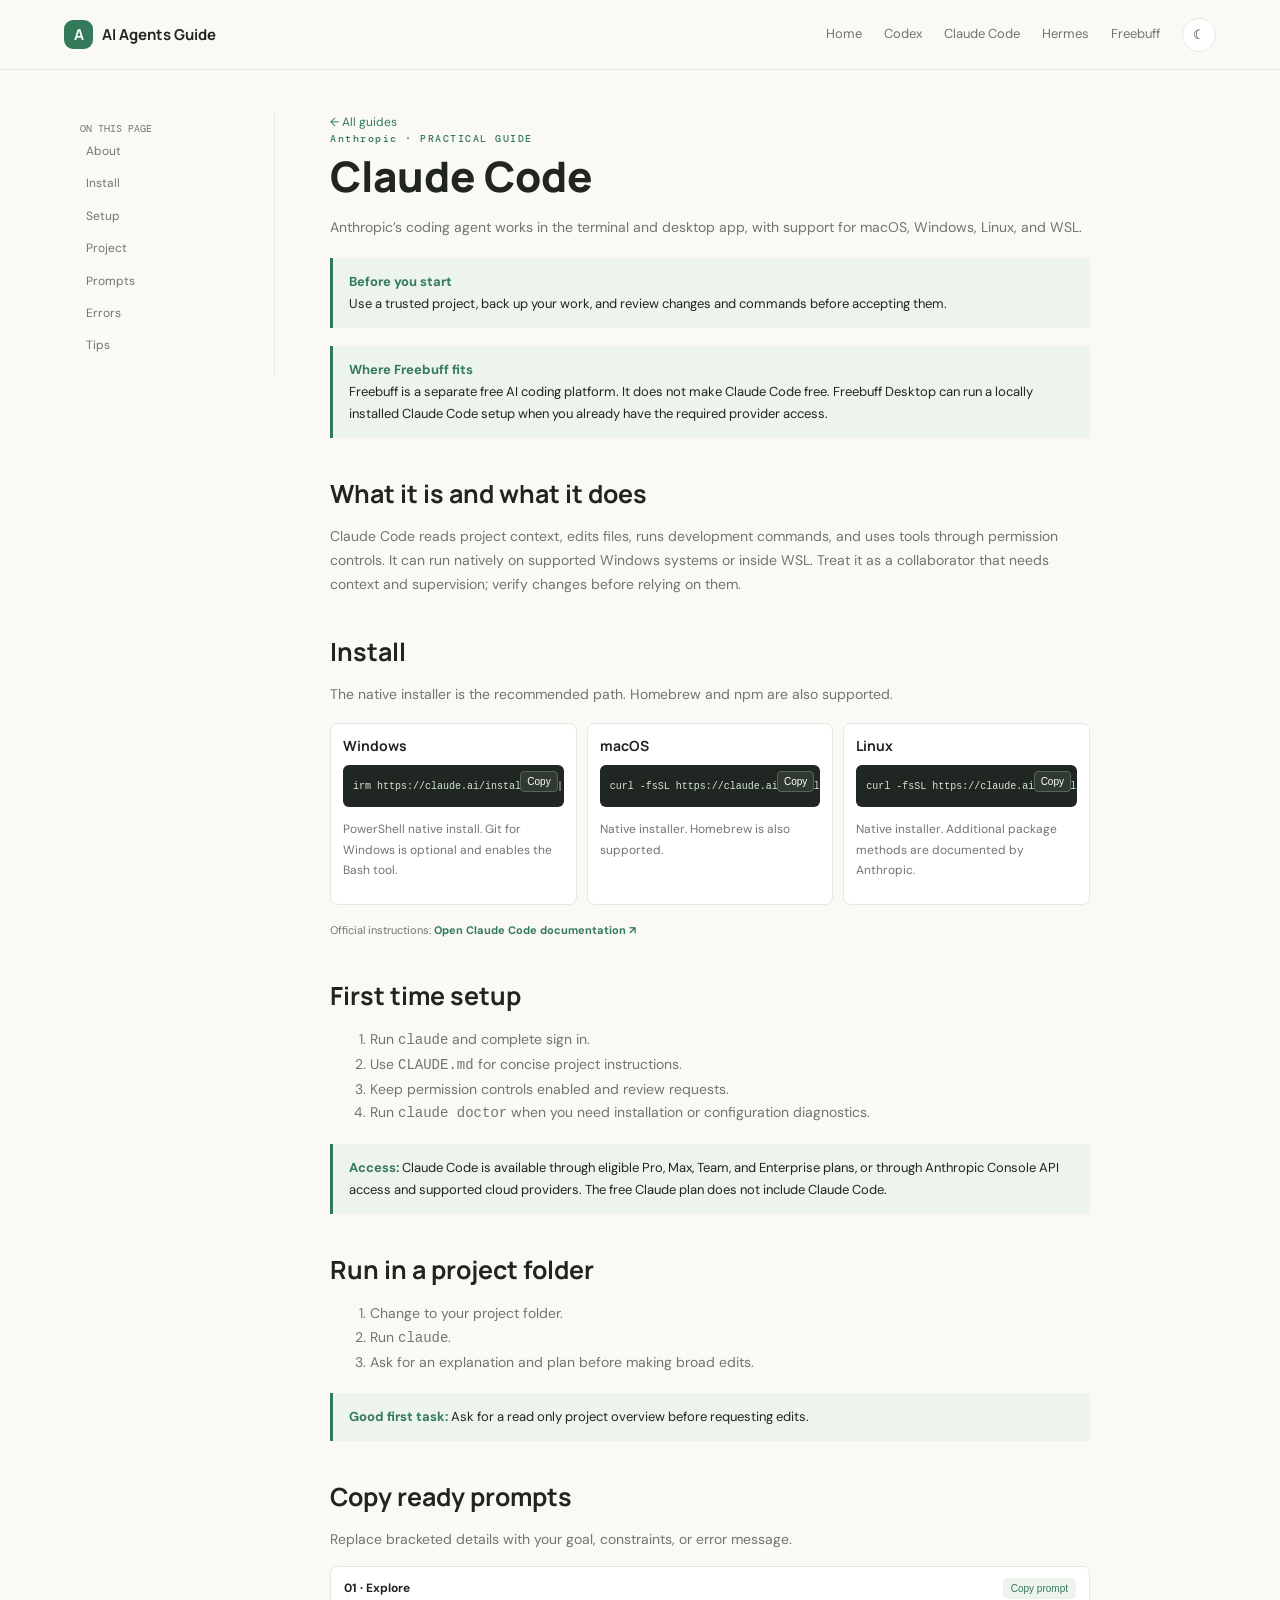
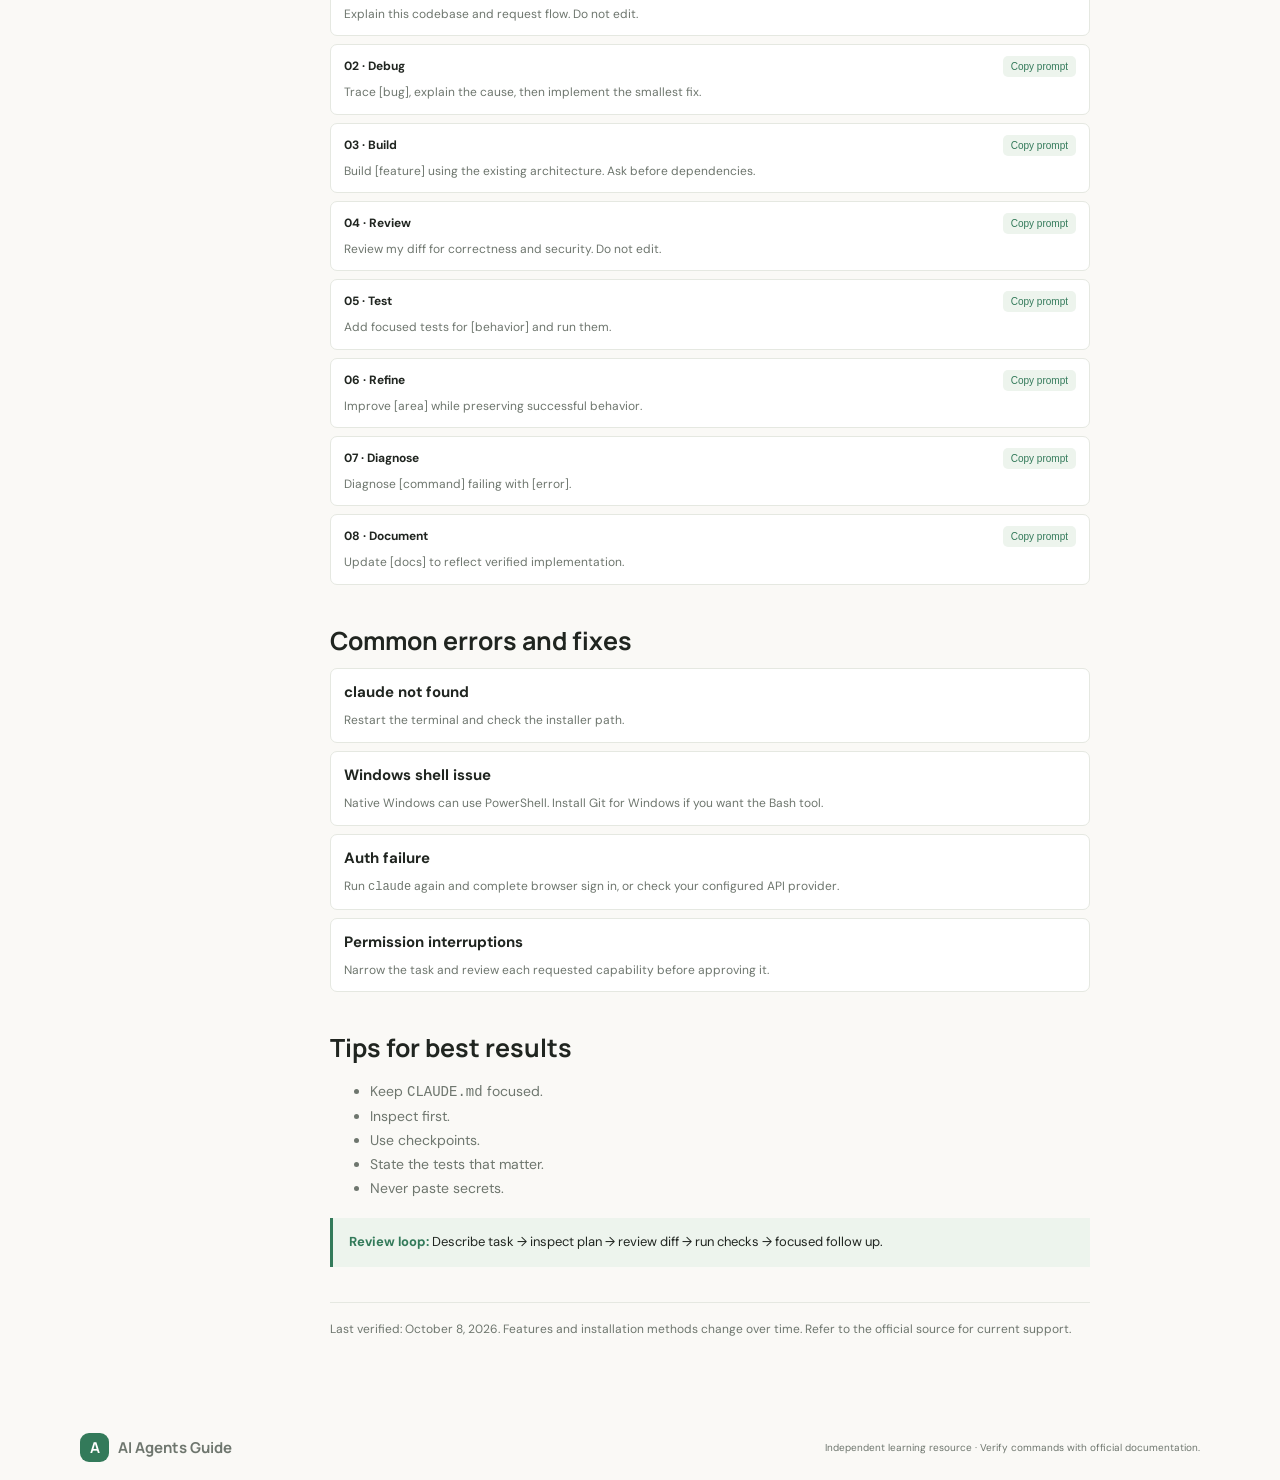
==== commit 85c7fb86: "Improve navigation accessibility and consistency" ====
--- a/claude-code.html
+++ b/claude-code.html
@@ -1 +1 @@
-<!doctype html><html lang="en"><head><meta charset="utf-8"><meta name="viewport" content="width=device-width,initial-scale=1"><title>Claude Code Guide · AI Agents Guide</title><link rel="stylesheet" href="style.css"><script async src="https://www.googletagmanager.com/gtag/js?id=G-9L4NNHNNRHD"></script><script>window.dataLayer=window.dataLayer||[];function gtag(){dataLayer.push(arguments);}gtag('js',new Date());gtag('config','G-9L4NNHNNRHD');</script><script defer src="script.js"></script></head><body><header><a class="brand" href="index.html"><i>A</i> AI Agents Guide</a><button class="menubtn" aria-label="Toggle menu">☰</button><nav><a href="index.html">Home</a><a href="codex.html">Codex</a><a href="claude-code.html">Claude Code</a><a href="hermes.html">Hermes</a><a href="freebuff.html">Freebuff</a><button class="theme" aria-label="Toggle dark mode">☾</button></nav></header><main class="layout"><aside class="toc"><b>ON THIS PAGE</b><a href="#s0">About</a><a href="#s1">Install</a><a href="#s2">Setup</a><a href="#s3">Project</a><a href="#s4">Prompts</a><a href="#s5">Errors</a><a href="#s6">Tips</a></aside><article><a class="back" href="index.html">← All guides</a><div class="eyebrow">Anthropic · PRACTICAL GUIDE</div><h1>Claude Code</h1><p class="lead">Anthropic’s coding agent works in the terminal and desktop app, with support for macOS, Windows, Linux, and WSL.</p><div class="callout"><b>Before you start</b><br>Use a trusted project, back up your work, and review changes and commands before accepting them.</div><div class="callout"><b>Where Freebuff fits</b><br>Freebuff is a separate free AI coding platform. It does not make Claude Code free. Freebuff Desktop can run a locally installed Claude Code setup when you already have the required provider access.</div><section id="s0"><h2>What it is and what it does</h2><p>Claude Code reads project context, edits files, runs development commands, and uses tools through permission controls. It can run natively on supported Windows systems or inside WSL. Treat it as a collaborator that needs context and supervision; verify changes before relying on them.</p></section><section id="s1"><h2>Install</h2><p>The native installer is the recommended path. Homebrew and npm are also supported.</p><div class="platforms"><div class="platform"><h3>Windows</h3><div class="code"><pre><code>irm https://claude.ai/install.ps1 | iex</code></pre><button class="copy">Copy</button></div><p>PowerShell native install. Git for Windows is optional and enables the Bash tool.</p></div><div class="platform"><h3>macOS</h3><div class="code"><pre><code>curl -fsSL https://claude.ai/install.sh | bash</code></pre><button class="copy">Copy</button></div><p>Native installer. Homebrew is also supported.</p></div><div class="platform"><h3>Linux</h3><div class="code"><pre><code>curl -fsSL https://claude.ai/install.sh | bash</code></pre><button class="copy">Copy</button></div><p>Native installer. Additional package methods are documented by Anthropic.</p></div></div><p class="source">Official instructions: <a href="https://code.claude.com/docs/en/getting-started" target="_blank" rel="noopener">Open Claude Code documentation ↗</a></p></section><section id="s2"><h2>First time setup</h2><ol><li>Run <code>claude</code> and complete sign in.</li><li>Use <code>CLAUDE.md</code> for concise project instructions.</li><li>Keep permission controls enabled and review requests.</li><li>Run <code>claude doctor</code> when you need installation or configuration diagnostics.</li></ol><div class="callout"><b>Access:</b> Claude Code is available through eligible Pro, Max, Team, and Enterprise plans, or through Anthropic Console API access and supported cloud providers. The free Claude plan does not include Claude Code.</div></section><section id="s3"><h2>Run in a project folder</h2><ol><li>Change to your project folder.</li><li>Run <code>claude</code>.</li><li>Ask for an explanation and plan before making broad edits.</li></ol><div class="callout"><b>Good first task:</b> Ask for a read only project overview before requesting edits.</div></section><section id="s4"><h2>Copy ready prompts</h2><p>Replace bracketed details with your goal, constraints, or error message.</p><div class="prompts"><div class="prompt"><div><b>01 · Explore</b><button class="copy-prompt">Copy prompt</button></div><p>Explain this codebase and request flow. Do not edit.</p></div><div class="prompt"><div><b>02 · Debug</b><button class="copy-prompt">Copy prompt</button></div><p>Trace [bug], explain the cause, then implement the smallest fix.</p></div><div class="prompt"><div><b>03 · Build</b><button class="copy-prompt">Copy prompt</button></div><p>Build [feature] using the existing architecture. Ask before dependencies.</p></div><div class="prompt"><div><b>04 · Review</b><button class="copy-prompt">Copy prompt</button></div><p>Review my diff for correctness and security. Do not edit.</p></div><div class="prompt"><div><b>05 · Test</b><button class="copy-prompt">Copy prompt</button></div><p>Add focused tests for [behavior] and run them.</p></div><div class="prompt"><div><b>06 · Refine</b><button class="copy-prompt">Copy prompt</button></div><p>Improve [area] while preserving successful behavior.</p></div><div class="prompt"><div><b>07 · Diagnose</b><button class="copy-prompt">Copy prompt</button></div><p>Diagnose [command] failing with [error].</p></div><div class="prompt"><div><b>08 · Document</b><button class="copy-prompt">Copy prompt</button></div><p>Update [docs] to reflect verified implementation.</p></div></div></section><section id="s5"><h2>Common errors and fixes</h2><div class="errors"><div><b>claude not found</b><p>Restart the terminal and check the installer path.</p></div><div><b>Windows shell issue</b><p>Native Windows can use PowerShell. Install Git for Windows if you want the Bash tool.</p></div><div><b>Auth failure</b><p>Run <code>claude</code> again and complete browser sign in, or check your configured API provider.</p></div><div><b>Permission interruptions</b><p>Narrow the task and review each requested capability before approving it.</p></div></div></section><section id="s6"><h2>Tips for best results</h2><ul><li>Keep <code>CLAUDE.md</code> focused.</li><li>Inspect first.</li><li>Use checkpoints.</li><li>State the tests that matter.</li><li>Never paste secrets.</li></ul><div class="callout"><b>Review loop:</b> Describe task → inspect plan → review diff → run checks → focused follow up.</div></section><div class="end">Last verified: October 8, 2026. Features and installation methods change over time. Refer to the official source for current support.</div></article></main><footer><a class="brand" href="index.html"><i>A</i> AI Agents Guide</span></footer></body></html>+<!doctype html><html lang="en"><head><meta charset="utf-8"><meta name="viewport" content="width=device-width,initial-scale=1"><title>Claude Code Guide · AI Agents Guide</title><link rel="stylesheet" href="style.css"><script async src="https://www.googletagmanager.com/gtag/js?id=G-9L4HPNNRHD"></script><script>window.dataLayer=window.dataLayer||[];function gtag(){dataLayer.push(arguments);}gtag('js',new Date());gtag('config','G-9L4HPNNRHD');</script><script defer src="script.js"></script></head><body><header><a class="brand" href="index.html"><i>A</i> AI Agents Guide</a><button class="menubtn" aria-label="Toggle navigation" aria-controls="primary-nav" aria-expanded="false">☰</button><nav id="primary-nav"><a href="index.html">Home</a><a href="codex.html">Codex</a><a href="claude-code.html">Claude Code</a><a href="hermes.html">Hermes</a><a href="freebuff.html">Freebuff</a><button class="theme" aria-label="Toggle dark mode">☾</button></nav></header><main class="layout"><aside class="toc"><b>ON THIS PAGE</b><a href="#s0">About</a><a href="#s1">Install</a><a href="#s2">Setup</a><a href="#s3">Project</a><a href="#s4">Prompts</a><a href="#s5">Errors</a><a href="#s6">Tips</a></aside><article><a class="back" href="index.html">← All guides</a><div class="eyebrow">Anthropic · PRACTICAL GUIDE</div><h1>Claude Code</h1><p class="lead">Anthropic’s coding agent works in the terminal and desktop app, with support for macOS, Windows, Linux, and WSL.</p><div class="callout"><b>Before you start</b><br>Use a trusted project, back up your work, and review changes and commands before accepting them.</div><div class="callout"><b>Where Freebuff fits</b><br>Freebuff is a separate free AI coding platform. It does not make Claude Code free. Freebuff Desktop can run a locally installed Claude Code setup when you already have the required provider access.</div><section id="s0"><h2>What it is and what it does</h2><p>Claude Code reads project context, edits files, runs development commands, and uses tools through permission controls. It can run natively on supported Windows systems or inside WSL. Treat it as a collaborator that needs context and supervision; verify changes before relying on them.</p></section><section id="s1"><h2>Install</h2><p>The native installer is the recommended path. Homebrew and npm are also supported.</p><div class="platforms"><div class="platform"><h3>Windows</h3><div class="code"><pre><code>irm https://claude.ai/install.ps1 | iex</code></pre><button class="copy">Copy</button></div><p>PowerShell native install. Git for Windows is optional and enables the Bash tool.</p></div><div class="platform"><h3>macOS</h3><div class="code"><pre><code>curl -fsSL https://claude.ai/install.sh | bash</code></pre><button class="copy">Copy</button></div><p>Native installer. Homebrew is also supported.</p></div><div class="platform"><h3>Linux</h3><div class="code"><pre><code>curl -fsSL https://claude.ai/install.sh | bash</code></pre><button class="copy">Copy</button></div><p>Native installer. Additional package methods are documented by Anthropic.</p></div></div><p class="source">Official instructions: <a href="https://code.claude.com/docs/en/getting-started" target="_blank" rel="noopener">Open Claude Code documentation ↗</a></p></section><section id="s2"><h2>First time setup</h2><ol><li>Run <code>claude</code> and complete sign in.</li><li>Use <code>CLAUDE.md</code> for concise project instructions.</li><li>Keep permission controls enabled and review requests.</li><li>Run <code>claude doctor</code> when you need installation or configuration diagnostics.</li></ol><div class="callout"><b>Access:</b> Claude Code is available through eligible Pro, Max, Team, and Enterprise plans, or through Anthropic Console API access and supported cloud providers. The free Claude plan does not include Claude Code.</div></section><section id="s3"><h2>Run in a project folder</h2><ol><li>Change to your project folder.</li><li>Run <code>claude</code>.</li><li>Ask for an explanation and plan before making broad edits.</li></ol><div class="callout"><b>Good first task:</b> Ask for a read only project overview before requesting edits.</div></section><section id="s4"><h2>Copy ready prompts</h2><p>Replace bracketed details with your goal, constraints, or error message.</p><div class="prompts"><div class="prompt"><div><b>01 · Explore</b><button class="copy-prompt">Copy prompt</button></div><p>Explain this codebase and request flow. Do not edit.</p></div><div class="prompt"><div><b>02 · Debug</b><button class="copy-prompt">Copy prompt</button></div><p>Trace [bug], explain the cause, then implement the smallest fix.</p></div><div class="prompt"><div><b>03 · Build</b><button class="copy-prompt">Copy prompt</button></div><p>Build [feature] using the existing architecture. Ask before dependencies.</p></div><div class="prompt"><div><b>04 · Review</b><button class="copy-prompt">Copy prompt</button></div><p>Review my diff for correctness and security. Do not edit.</p></div><div class="prompt"><div><b>05 · Test</b><button class="copy-prompt">Copy prompt</button></div><p>Add focused tests for [behavior] and run them.</p></div><div class="prompt"><div><b>06 · Refine</b><button class="copy-prompt">Copy prompt</button></div><p>Improve [area] while preserving successful behavior.</p></div><div class="prompt"><div><b>07 · Diagnose</b><button class="copy-prompt">Copy prompt</button></div><p>Diagnose [command] failing with [error].</p></div><div class="prompt"><div><b>08 · Document</b><button class="copy-prompt">Copy prompt</button></div><p>Update [docs] to reflect verified implementation.</p></div></div></section><section id="s5"><h2>Common errors and fixes</h2><div class="errors"><div><b>claude not found</b><p>Restart the terminal and check the installer path.</p></div><div><b>Windows shell issue</b><p>Native Windows can use PowerShell. Install Git for Windows if you want the Bash tool.</p></div><div><b>Auth failure</b><p>Run <code>claude</code> again and complete browser sign in, or check your configured API provider.</p></div><div><b>Permission interruptions</b><p>Narrow the task and review each requested capability before approving it.</p></div></div></section><section id="s6"><h2>Tips for best results</h2><ul><li>Keep <code>CLAUDE.md</code> focused.</li><li>Inspect first.</li><li>Use checkpoints.</li><li>State the tests that matter.</li><li>Never paste secrets.</li></ul><div class="callout"><b>Review loop:</b> Describe task → inspect plan → review diff → run checks → focused follow up.</div></section><div class="end">Last verified: October 8, 2026. Features and installation methods change over time. Refer to the official source for current support.</div></article></main><footer><a class="brand" href="index.html"><i>A</i> AI Agents Guide</a><span>Independent learning resource · Verify commands with official documentation.</span></footer></body></html>
--- a/style.css
+++ b/style.css
@@ -1 +1,2 @@
-@import url('https://fonts.googleapis.com/css2?family=DM+Mono:wght@400;500&family=DM+Sans:wght@400;500;600;700&family=Manrope:wght@400;500;600;700;800&display=swap');:root{--bg:#faf9f6;--paper:white;--ink:#202520;--muted:#6e766e;--line:#e5e8e1;--green:#337a5a;--pale:#edf4ed;--code:#202722}*{box-sizing:border-box}html{scroll-behavior:smooth}body{margin:0;background:var(--bg);color:var(--ink);font:15px/1.7 'DM Sans',sans-serif}a{color:inherit;text-decoration:none}header{height:70px;position:sticky;top:0;z-index:5;display:flex;align-items:center;justify-content:space-between;padding:0 max(calc((100vw - 1160px)/2),5vw);background:color-mix(in srgb,var(--bg) 93%,transparent);backdrop-filter:blur(12px);border-bottom:1px solid var(--line)}.brand{font:700 15px Manrope;display:flex;align-items:center;gap:9px}.brand i{font-style:normal;display:grid;place-items:center;width:29px;height:29px;border-radius:9px;background:var(--green);color:white}.topbar,nav{display:flex;align-items:center;gap:22px}nav{font-size:13px;color:var(--muted)}nav a:hover,.active{color:var(--ink)}button{cursor:pointer}.theme,.menubtn{border:1px solid var(--line);background:var(--paper);color:var(--ink);border-radius:50%;width:34px;height:34px}.menubtn{display:none;border-radius:8px}.hero{max-width:1160px;margin:auto;min-height:490px;padding:70px 20px;display:grid;grid-template-columns:1.1fr .9fr;align-items:center;gap:40px}.eyebrow{color:var(--green);font:500 10px 'DM Mono';letter-spacing:.15em}.hero h1{font:800 clamp(42px,5vw,64px)/1.1 Manrope;letter-spacing:-.05em;margin:18px 0}.hero h1 em{color:var(--green);font-style:normal}.lead{font-size:16px;color:var(--muted)}.button{display:inline-block;background:var(--green);color:white;padding:12px 17px;border-radius:7px;font-weight:700;font-size:13px;margin:14px 0}.button.secondary{background:transparent;color:var(--green);border:1px solid var(--line);margin-left:8px}.meta{font:10px 'DM Mono';color:var(--muted)}.art{height:270px;position:relative;display:grid;place-items:center}.ring{position:absolute;width:340px;height:230px;border:1px solid #dbe6dc;border-radius:50%;transform:rotate(-25deg)}.core{width:125px;height:125px;display:grid;place-items:center;border-radius:35px;background:linear-gradient(135deg,#80ae88,#377452);color:white;font-size:55px}.art label,.art small{position:absolute;background:var(--paper);border:1px solid var(--line);padding:12px;border-radius:8px;font-size:12px}.art label{top:20px;right:4px}.art small{bottom:8px;left:4px}.ribbon{text-align:center;border-block:1px solid var(--line);padding:16px;color:#858e85;font:10px 'DM Mono'}.section{max-width:1160px;margin:auto;padding:72px 20px}.section h2,.rhythm h2,.cta h2{font:700 34px/1.25 Manrope;margin:12px 0}.muted{color:var(--muted)}.cards{display:grid;grid-template-columns:repeat(4,1fr);gap:13px;margin-top:25px}.card{display:flex;flex-direction:column;min-height:250px;padding:19px;background:var(--paper);border:1px solid var(--line);border-radius:10px;transition:transform .18s ease,border-color .18s ease}.card.featured{border-color:var(--green);box-shadow:0 8px 24px rgba(51,122,90,.08)}.card:hover{transform:translateY(-3px)}.card>span{display:grid;place-items:center;width:38px;height:38px;border-radius:10px;background:var(--pale);color:var(--green);font-size:20px}.card small{font:10px 'DM Mono';color:var(--muted);margin-top:13px}.card h3{font:700 20px Manrope;margin:3px 0}.card p{font-size:12px;color:var(--muted)}.card>b{margin-top:auto;border-top:1px solid var(--line);padding-top:10px;color:var(--green);font-size:11px}.c1>span{color:#b6784b}.c2>span{color:#6672a6}.c3>span{color:#aa6381}.rhythm{display:grid;grid-template-columns:1fr 1fr;gap:60px}.steps p{padding:13px 17px;border:1px solid var(--line);border-radius:8px;background:var(--paper)}.steps small{display:block;color:var(--muted)}.cta{background:#245e43;color:white;text-align:center;padding:52px 20px}.cta .eyebrow{color:#bdd8c4}.cta h2{font-size:29px}.button.light{background:white;color:#245e43}footer{max-width:1160px;margin:auto;padding:20px;min-height:78px;display:flex;align-items:center;justify-content:space-between;color:var(--muted);font-size:10px}.layout{max-width:1160px;margin:auto;padding:42px 20px 70px;display:grid;grid-template-columns:195px minmax(0,760px);gap:55px}.toc{position:sticky;top:95px;align-self:start;border-right:1px solid var(--line);padding:10px 16px 16px 0}.toc b{display:block;font:10px 'DM Mono';color:var(--muted)}.toc a{display:block;padding:6px;color:var(--muted);font-size:12px}.toc a:hover,.back{color:var(--green)}article{min-width:0}.back{display:block;font-size:12px}.layout h1{font:800 42px/1.2 Manrope;margin:6px 0}.layout h2{font:700 25px Manrope;margin:38px 0 10px;scroll-margin-top:90px}.layout p,.layout li{color:var(--muted);font-size:14px}.callout{background:var(--pale);border-left:3px solid var(--green);padding:13px 16px;margin:18px 0;font-size:13px}.callout b{color:var(--green)}.platforms{display:grid;grid-template-columns:repeat(3,1fr);gap:10px;margin:16px 0}.platform{background:var(--paper);border:1px solid var(--line);border-radius:8px;padding:12px;min-width:0}.platform h3{font:700 14px Manrope;margin:0}.platform p{font-size:12px}.code{position:relative;margin:8px 0}.code pre{background:var(--code);color:#d6e4d8;overflow:auto;padding:12px 53px 12px 10px;border-radius:6px;font:10px/1.7 'DM Mono';white-space:pre}.copy{position:absolute;top:6px;right:6px;background:#303a33;color:white;border:1px solid #56645a;border-radius:4px;padding:4px 6px;font-size:10px}.source{font-size:11px!important}.source a,footer span a{color:var(--green);font-weight:bold}.prompts,.errors{display:grid;gap:8px}.prompt,.errors>div{background:var(--paper);border:1px solid var(--line);border-radius:7px;padding:11px 13px}.prompt>div{display:flex;justify-content:space-between;font-size:12px}.prompt p,.errors p{font-size:12px;margin:5px 0 0}.copy-prompt{border:0;border-radius:5px;padding:5px 8px;background:var(--pale);color:var(--green);font-size:10px}.end{border-top:1px solid var(--line);margin-top:35px;padding-top:16px;color:var(--muted);font-size:12px}.dark{--bg:#171b18;--paper:#202621;--ink:#edf1ed;--muted:#a6afa7;--line:#343d36;--green:#8dc59b;--pale:#29372c;--code:#111713}.dark .cta{background:#254d34}.dark .ring{border-color:#344138}.dark .core{background:linear-gradient(135deg,#61916b,#31563a)}@media(max-width:900px){.cards{grid-template-columns:repeat(2,1fr)}.layout{grid-template-columns:150px 1fr;gap:25px}.platforms{grid-template-columns:1fr}}@media(max-width:650px){header{height:62px;padding:0 16px}.menubtn{display:block}nav{display:none;position:absolute;top:61px;left:0;right:0;background:var(--bg);padding:14px 20px;flex-direction:column;align-items:stretch}nav.open{display:flex}.hero{grid-template-columns:1fr;padding:46px 20px 25px}.hero h1{font-size:43px}.art{height:185px}.section{padding:50px 20px}.section h2,.rhythm h2{font-size:28px}.cards,.rhythm{grid-template-columns:1fr}.card{min-height:210px}.rhythm{gap:12px}.cta h2{font-size:24px}footer{align-items:flex-start;flex-direction:column;gap:8px}.layout{display:block;padding:28px 18px 50px}.toc{position:static;border:1px solid var(--line);padding:10px;margin-bottom:22px;display:flex;flex-wrap:wrap}.toc b{width:100%}.layout h1{font-size:36px}.layout h2{font-size:22px}.platforms{grid-template-columns:1fr}}+@import url('https://fonts.googleapis.com/css2?family=DM+Mono:wght@400;500&family=DM+Sans:wght@400;500;600;700&family=Manrope:wght@400;500;600;700;800&display=swap');:root{--bg:#faf9f6;--paper:white;--ink:#202520;--muted:#6e766e;--line:#e5e8e1;--green:#337a5a;--pale:#edf4ed;--code:#202722}*{box-sizing:border-box}html{scroll-behavior:smooth}body{margin:0;background:var(--bg);color:var(--ink);font:15px/1.7 'DM Sans',sans-serif}a{color:inherit;text-decoration:none}header{height:70px;position:sticky;top:0;z-index:5;display:flex;align-items:center;justify-content:space-between;padding:0 max(calc((100vw - 1160px)/2),5vw);background:color-mix(in srgb,var(--bg) 93%,transparent);backdrop-filter:blur(12px);border-bottom:1px solid var(--line)}.brand{font:700 15px Manrope;display:flex;align-items:center;gap:9px}.brand i{font-style:normal;display:grid;place-items:center;width:29px;height:29px;border-radius:9px;background:var(--green);color:white}.topbar,nav{display:flex;align-items:center;gap:22px}nav{font-size:13px;color:var(--muted)}nav a:hover,.active{color:var(--ink)}button{cursor:pointer}.theme,.menubtn{border:1px solid var(--line);background:var(--paper);color:var(--ink);border-radius:50%;width:34px;height:34px}.menubtn{display:none;border-radius:8px}.hero{max-width:1160px;margin:auto;min-height:490px;padding:70px 20px;display:grid;grid-template-columns:1.1fr .9fr;align-items:center;gap:40px}.eyebrow{color:var(--green);font:500 10px 'DM Mono';letter-spacing:.15em}.hero h1{font:800 clamp(42px,5vw,64px)/1.1 Manrope;letter-spacing:-.05em;margin:18px 0}.hero h1 em{color:var(--green);font-style:normal}.lead{font-size:16px;color:var(--muted)}.button{display:inline-block;background:var(--green);color:white;padding:12px 17px;border-radius:7px;font-weight:700;font-size:13px;margin:14px 0}.button.secondary{background:transparent;color:var(--green);border:1px solid var(--line);margin-left:8px}.meta{font:10px 'DM Mono';color:var(--muted)}.art{height:270px;position:relative;display:grid;place-items:center}.ring{position:absolute;width:340px;height:230px;border:1px solid #dbe6dc;border-radius:50%;transform:rotate(-25deg)}.core{width:125px;height:125px;display:grid;place-items:center;border-radius:35px;background:linear-gradient(135deg,#80ae88,#377452);color:white;font-size:55px}.art label,.art small{position:absolute;background:var(--paper);border:1px solid var(--line);padding:12px;border-radius:8px;font-size:12px}.art label{top:20px;right:4px}.art small{bottom:8px;left:4px}.ribbon{text-align:center;border-block:1px solid var(--line);padding:16px;color:#858e85;font:10px 'DM Mono'}.section{max-width:1160px;margin:auto;padding:72px 20px}.section h2,.rhythm h2,.cta h2{font:700 34px/1.25 Manrope;margin:12px 0}.muted{color:var(--muted)}.cards{display:grid;grid-template-columns:repeat(4,1fr);gap:13px;margin-top:25px}.card{display:flex;flex-direction:column;min-height:250px;padding:19px;background:var(--paper);border:1px solid var(--line);border-radius:10px;transition:transform .18s ease,border-color .18s ease}.card.featured{border-color:var(--green);box-shadow:0 8px 24px rgba(51,122,90,.08)}.card:hover{transform:translateY(-3px)}.card>span{display:grid;place-items:center;width:38px;height:38px;border-radius:10px;background:var(--pale);color:var(--green);font-size:20px}.card small{font:10px 'DM Mono';color:var(--muted);margin-top:13px}.card h3{font:700 20px Manrope;margin:3px 0}.card p{font-size:12px;color:var(--muted)}.card>b{margin-top:auto;border-top:1px solid var(--line);padding-top:10px;color:var(--green);font-size:11px}.c1>span{color:#b6784b}.c2>span{color:#6672a6}.c3>span{color:#aa6381}.rhythm{display:grid;grid-template-columns:1fr 1fr;gap:60px}.steps p{padding:13px 17px;border:1px solid var(--line);border-radius:8px;background:var(--paper)}.steps small{display:block;color:var(--muted)}.cta{background:#245e43;color:white;text-align:center;padding:52px 20px}.cta .eyebrow{color:#bdd8c4}.cta h2{font-size:29px}.button.light{background:white;color:#245e43}footer{max-width:1160px;margin:auto;padding:20px;min-height:78px;display:flex;align-items:center;justify-content:space-between;color:var(--muted);font-size:10px}.layout{max-width:1160px;margin:auto;padding:42px 20px 70px;display:grid;grid-template-columns:195px minmax(0,760px);gap:55px}.toc{position:sticky;top:95px;align-self:start;border-right:1px solid var(--line);padding:10px 16px 16px 0}.toc b{display:block;font:10px 'DM Mono';color:var(--muted)}.toc a{display:block;padding:6px;color:var(--muted);font-size:12px}.toc a:hover,.back{color:var(--green)}article{min-width:0}.back{display:block;font-size:12px}.layout h1{font:800 42px/1.2 Manrope;margin:6px 0}.layout h2{font:700 25px Manrope;margin:38px 0 10px;scroll-margin-top:90px}.layout p,.layout li{color:var(--muted);font-size:14px}.callout{background:var(--pale);border-left:3px solid var(--green);padding:13px 16px;margin:18px 0;font-size:13px}.callout b{color:var(--green)}.platforms{display:grid;grid-template-columns:repeat(3,1fr);gap:10px;margin:16px 0}.platform{background:var(--paper);border:1px solid var(--line);border-radius:8px;padding:12px;min-width:0}.platform h3{font:700 14px Manrope;margin:0}.platform p{font-size:12px}.code{position:relative;margin:8px 0}.code pre{background:var(--code);color:#d6e4d8;overflow:auto;padding:12px 53px 12px 10px;border-radius:6px;font:10px/1.7 'DM Mono';white-space:pre}.copy{position:absolute;top:6px;right:6px;background:#303a33;color:white;border:1px solid #56645a;border-radius:4px;padding:4px 6px;font-size:10px}.source{font-size:11px!important}.source a,footer span a{color:var(--green);font-weight:bold}.prompts,.errors{display:grid;gap:8px}.prompt,.errors>div{background:var(--paper);border:1px solid var(--line);border-radius:7px;padding:11px 13px}.prompt>div{display:flex;justify-content:space-between;font-size:12px}.prompt p,.errors p{font-size:12px;margin:5px 0 0}.copy-prompt{border:0;border-radius:5px;padding:5px 8px;background:var(--pale);color:var(--green);font-size:10px}.end{border-top:1px solid var(--line);margin-top:35px;padding-top:16px;color:var(--muted);font-size:12px}.dark{--bg:#171b18;--paper:#202621;--ink:#edf1ed;--muted:#a6afa7;--line:#343d36;--green:#8dc59b;--pale:#29372c;--code:#111713}.dark .cta{background:#254d34}.dark .ring{border-color:#344138}.dark .core{background:linear-gradient(135deg,#61916b,#31563a)}@media(max-width:900px){.cards{grid-template-columns:repeat(2,1fr)}.layout{grid-template-columns:150px 1fr;gap:25px}.platforms{grid-template-columns:1fr}}@media(max-width:650px){header{height:62px;padding:0 16px}.menubtn{display:block}nav{display:none;position:absolute;top:61px;left:0;right:0;background:var(--bg);padding:14px 20px;flex-direction:column;align-items:stretch}nav.open{display:flex}.hero{grid-template-columns:1fr;padding:46px 20px 25px}.hero h1{font-size:43px}.art{height:185px}.section{padding:50px 20px}.section h2,.rhythm h2{font-size:28px}.cards,.rhythm{grid-template-columns:1fr}.card{min-height:210px}.rhythm{gap:12px}.cta h2{font-size:24px}footer{align-items:flex-start;flex-direction:column;gap:8px}.layout{display:block;padding:28px 18px 50px}.toc{position:static;border:1px solid var(--line);padding:10px;margin-bottom:22px;display:flex;flex-wrap:wrap}.toc b{width:100%}.layout h1{font-size:36px}.layout h2{font-size:22px}.platforms{grid-template-columns:1fr}}
+:focus-visible{outline:3px solid var(--green);outline-offset:3px}button:focus-visible,a:focus-visible{border-radius:4px}@media(prefers-reduced-motion:reduce){html{scroll-behavior:auto}*,*::before,*::after{animation-duration:.01ms!important;animation-iteration-count:1!important;transition-duration:.01ms!important}}
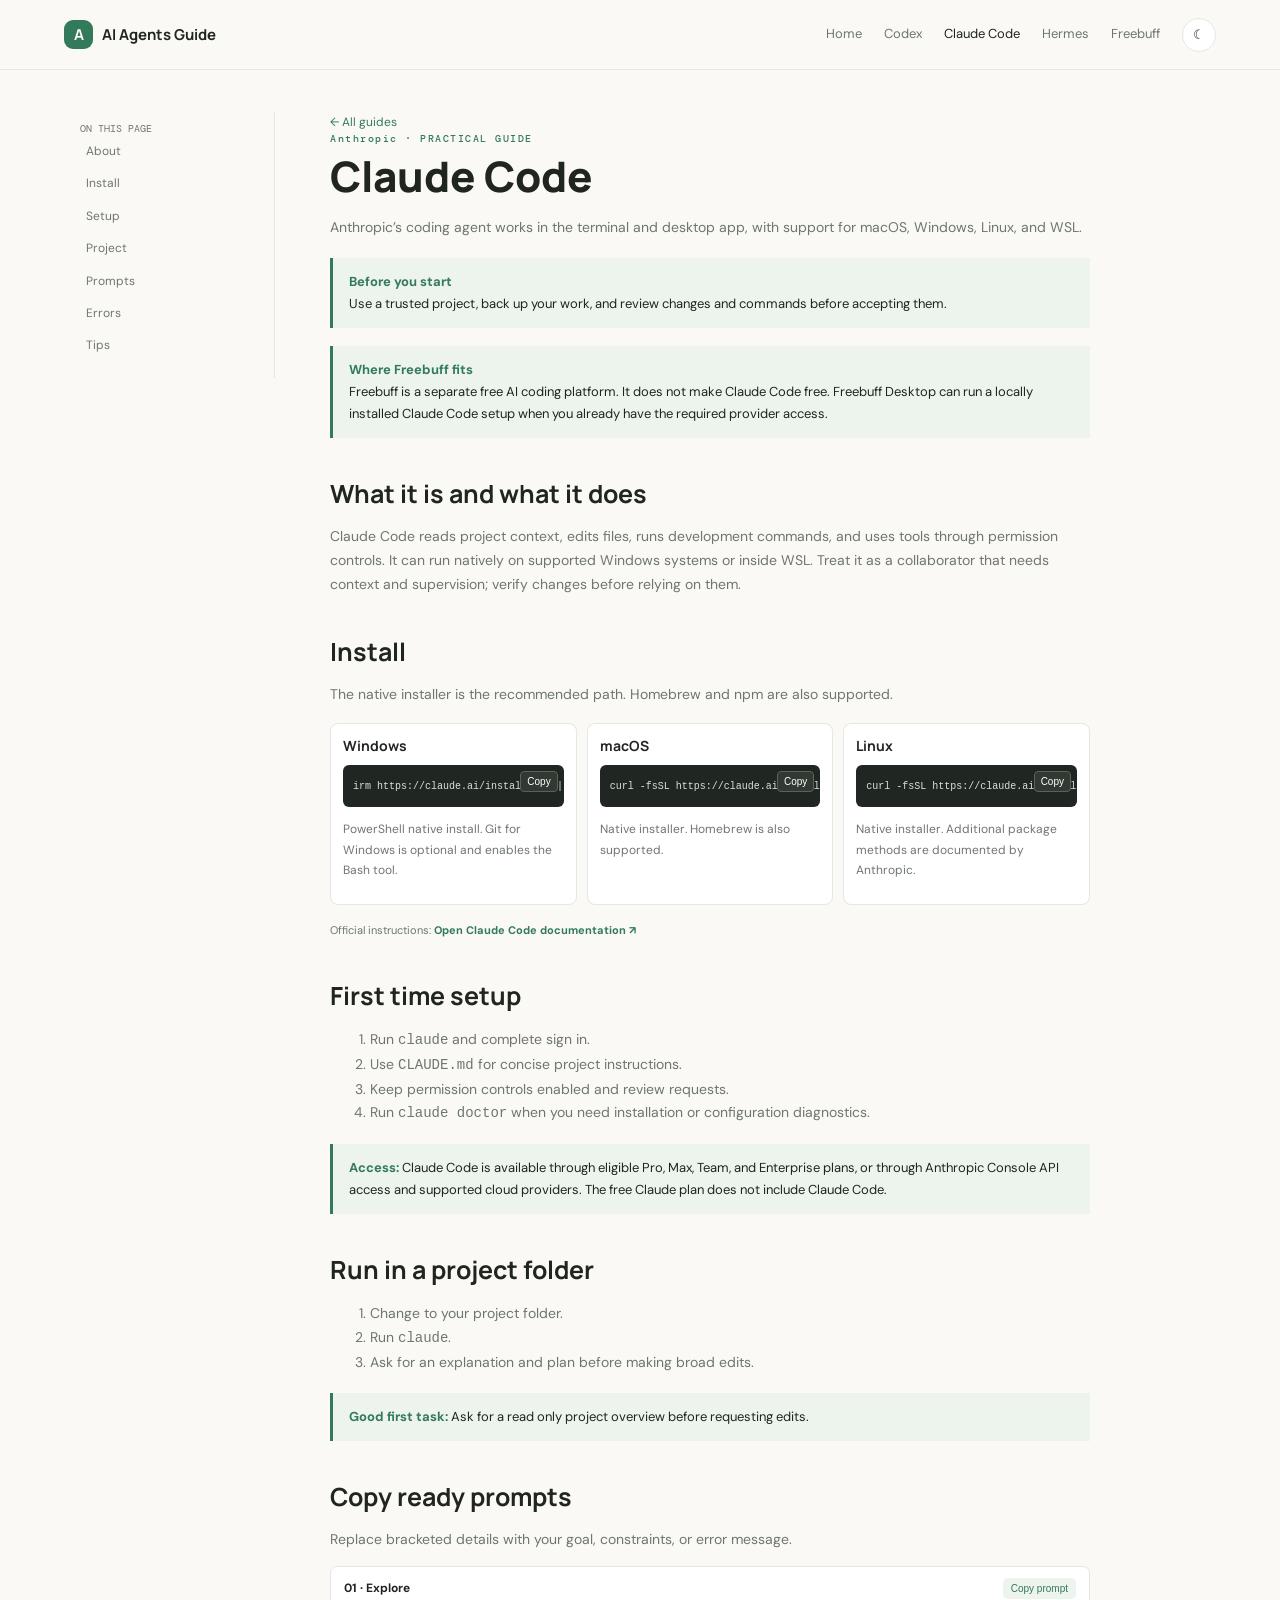
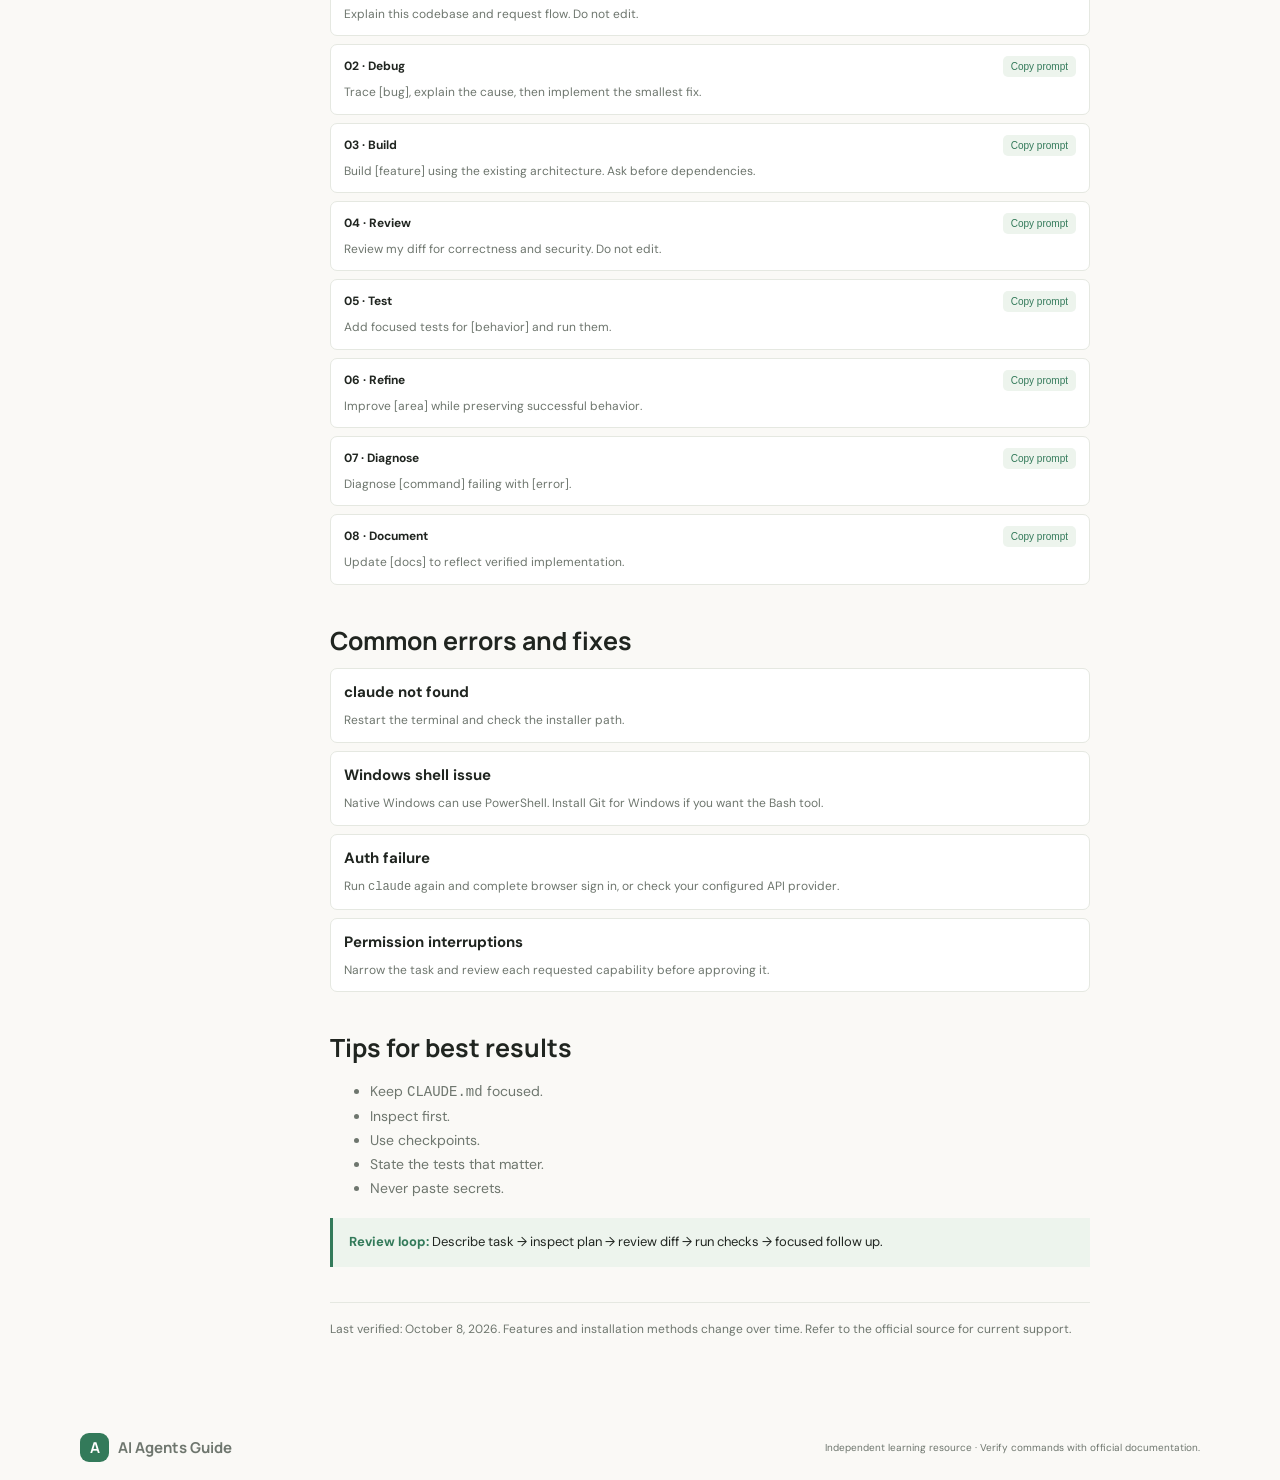
==== commit 7bd2e77d: "docs: add meta descriptions so every page shares and ranks with a summary" ====
--- a/claude-code.html
+++ b/claude-code.html
@@ -1 +1 @@
-<!doctype html><html lang="en"><head><meta charset="utf-8"><meta name="viewport" content="width=device-width,initial-scale=1"><title>Claude Code Guide · AI Agents Guide</title><link rel="stylesheet" href="style.css"><script async src="https://www.googletagmanager.com/gtag/js?id=G-9L4HPNNRHD"></script><script>window.dataLayer=window.dataLayer||[];function gtag(){dataLayer.push(arguments);}gtag('js',new Date());gtag('config','G-9L4HPNNRHD');</script><script defer src="script.js"></script></head><body><header><a class="brand" href="index.html"><i>A</i> AI Agents Guide</a><button class="menubtn" aria-label="Toggle navigation" aria-controls="primary-nav" aria-expanded="false">☰</button><nav id="primary-nav"><a href="index.html">Home</a><a href="codex.html">Codex</a><a href="claude-code.html">Claude Code</a><a href="hermes.html">Hermes</a><a href="freebuff.html">Freebuff</a><button class="theme" aria-label="Toggle dark mode">☾</button></nav></header><main class="layout"><aside class="toc"><b>ON THIS PAGE</b><a href="#s0">About</a><a href="#s1">Install</a><a href="#s2">Setup</a><a href="#s3">Project</a><a href="#s4">Prompts</a><a href="#s5">Errors</a><a href="#s6">Tips</a></aside><article><a class="back" href="index.html">← All guides</a><div class="eyebrow">Anthropic · PRACTICAL GUIDE</div><h1>Claude Code</h1><p class="lead">Anthropic’s coding agent works in the terminal and desktop app, with support for macOS, Windows, Linux, and WSL.</p><div class="callout"><b>Before you start</b><br>Use a trusted project, back up your work, and review changes and commands before accepting them.</div><div class="callout"><b>Where Freebuff fits</b><br>Freebuff is a separate free AI coding platform. It does not make Claude Code free. Freebuff Desktop can run a locally installed Claude Code setup when you already have the required provider access.</div><section id="s0"><h2>What it is and what it does</h2><p>Claude Code reads project context, edits files, runs development commands, and uses tools through permission controls. It can run natively on supported Windows systems or inside WSL. Treat it as a collaborator that needs context and supervision; verify changes before relying on them.</p></section><section id="s1"><h2>Install</h2><p>The native installer is the recommended path. Homebrew and npm are also supported.</p><div class="platforms"><div class="platform"><h3>Windows</h3><div class="code"><pre><code>irm https://claude.ai/install.ps1 | iex</code></pre><button class="copy">Copy</button></div><p>PowerShell native install. Git for Windows is optional and enables the Bash tool.</p></div><div class="platform"><h3>macOS</h3><div class="code"><pre><code>curl -fsSL https://claude.ai/install.sh | bash</code></pre><button class="copy">Copy</button></div><p>Native installer. Homebrew is also supported.</p></div><div class="platform"><h3>Linux</h3><div class="code"><pre><code>curl -fsSL https://claude.ai/install.sh | bash</code></pre><button class="copy">Copy</button></div><p>Native installer. Additional package methods are documented by Anthropic.</p></div></div><p class="source">Official instructions: <a href="https://code.claude.com/docs/en/getting-started" target="_blank" rel="noopener">Open Claude Code documentation ↗</a></p></section><section id="s2"><h2>First time setup</h2><ol><li>Run <code>claude</code> and complete sign in.</li><li>Use <code>CLAUDE.md</code> for concise project instructions.</li><li>Keep permission controls enabled and review requests.</li><li>Run <code>claude doctor</code> when you need installation or configuration diagnostics.</li></ol><div class="callout"><b>Access:</b> Claude Code is available through eligible Pro, Max, Team, and Enterprise plans, or through Anthropic Console API access and supported cloud providers. The free Claude plan does not include Claude Code.</div></section><section id="s3"><h2>Run in a project folder</h2><ol><li>Change to your project folder.</li><li>Run <code>claude</code>.</li><li>Ask for an explanation and plan before making broad edits.</li></ol><div class="callout"><b>Good first task:</b> Ask for a read only project overview before requesting edits.</div></section><section id="s4"><h2>Copy ready prompts</h2><p>Replace bracketed details with your goal, constraints, or error message.</p><div class="prompts"><div class="prompt"><div><b>01 · Explore</b><button class="copy-prompt">Copy prompt</button></div><p>Explain this codebase and request flow. Do not edit.</p></div><div class="prompt"><div><b>02 · Debug</b><button class="copy-prompt">Copy prompt</button></div><p>Trace [bug], explain the cause, then implement the smallest fix.</p></div><div class="prompt"><div><b>03 · Build</b><button class="copy-prompt">Copy prompt</button></div><p>Build [feature] using the existing architecture. Ask before dependencies.</p></div><div class="prompt"><div><b>04 · Review</b><button class="copy-prompt">Copy prompt</button></div><p>Review my diff for correctness and security. Do not edit.</p></div><div class="prompt"><div><b>05 · Test</b><button class="copy-prompt">Copy prompt</button></div><p>Add focused tests for [behavior] and run them.</p></div><div class="prompt"><div><b>06 · Refine</b><button class="copy-prompt">Copy prompt</button></div><p>Improve [area] while preserving successful behavior.</p></div><div class="prompt"><div><b>07 · Diagnose</b><button class="copy-prompt">Copy prompt</button></div><p>Diagnose [command] failing with [error].</p></div><div class="prompt"><div><b>08 · Document</b><button class="copy-prompt">Copy prompt</button></div><p>Update [docs] to reflect verified implementation.</p></div></div></section><section id="s5"><h2>Common errors and fixes</h2><div class="errors"><div><b>claude not found</b><p>Restart the terminal and check the installer path.</p></div><div><b>Windows shell issue</b><p>Native Windows can use PowerShell. Install Git for Windows if you want the Bash tool.</p></div><div><b>Auth failure</b><p>Run <code>claude</code> again and complete browser sign in, or check your configured API provider.</p></div><div><b>Permission interruptions</b><p>Narrow the task and review each requested capability before approving it.</p></div></div></section><section id="s6"><h2>Tips for best results</h2><ul><li>Keep <code>CLAUDE.md</code> focused.</li><li>Inspect first.</li><li>Use checkpoints.</li><li>State the tests that matter.</li><li>Never paste secrets.</li></ul><div class="callout"><b>Review loop:</b> Describe task → inspect plan → review diff → run checks → focused follow up.</div></section><div class="end">Last verified: October 8, 2026. Features and installation methods change over time. Refer to the official source for current support.</div></article></main><footer><a class="brand" href="index.html"><i>A</i> AI Agents Guide</a><span>Independent learning resource · Verify commands with official documentation.</span></footer></body></html>+<!doctype html><html lang="en"><head><meta charset="utf-8"><meta name="viewport" content="width=device-width,initial-scale=1"><meta name="description" content="Set up Claude Code step by step: install on Windows, macOS, and Linux, sign in, write a focused CLAUDE.md, and use copy ready prompts, error fixes, and review tips."><title>Claude Code Guide · AI Agents Guide</title><link rel="stylesheet" href="style.css"><script async src="https://www.googletagmanager.com/gtag/js?id=G-9L4HPNNRHD"></script><script>window.dataLayer=window.dataLayer||[];function gtag(){dataLayer.push(arguments);}gtag('js',new Date());gtag('config','G-9L4HPNNRHD');</script><script defer src="script.js"></script></head><body><header><a class="brand" href="index.html"><i>A</i> AI Agents Guide</a><button class="menubtn" aria-label="Toggle navigation" aria-controls="primary-nav" aria-expanded="false">☰</button><nav id="primary-nav"><a href="index.html">Home</a><a href="codex.html">Codex</a><a href="claude-code.html" aria-current="page">Claude Code</a><a href="hermes.html">Hermes</a><a href="freebuff.html">Freebuff</a><button class="theme" aria-label="Toggle dark mode">☾</button></nav></header><main class="layout"><aside class="toc"><b>ON THIS PAGE</b><a href="#s0">About</a><a href="#s1">Install</a><a href="#s2">Setup</a><a href="#s3">Project</a><a href="#s4">Prompts</a><a href="#s5">Errors</a><a href="#s6">Tips</a></aside><article><a class="back" href="index.html">← All guides</a><div class="eyebrow">Anthropic · PRACTICAL GUIDE</div><h1>Claude Code</h1><p class="lead">Anthropic’s coding agent works in the terminal and desktop app, with support for macOS, Windows, Linux, and WSL.</p><div class="callout"><b>Before you start</b><br>Use a trusted project, back up your work, and review changes and commands before accepting them.</div><div class="callout"><b>Where Freebuff fits</b><br>Freebuff is a separate free AI coding platform. It does not make Claude Code free. Freebuff Desktop can run a locally installed Claude Code setup when you already have the required provider access.</div><section id="s0"><h2>What it is and what it does</h2><p>Claude Code reads project context, edits files, runs development commands, and uses tools through permission controls. It can run natively on supported Windows systems or inside WSL. Treat it as a collaborator that needs context and supervision; verify changes before relying on them.</p></section><section id="s1"><h2>Install</h2><p>The native installer is the recommended path. Homebrew and npm are also supported.</p><div class="platforms"><div class="platform"><h3>Windows</h3><div class="code"><pre><code>irm https://claude.ai/install.ps1 | iex</code></pre><button class="copy">Copy</button></div><p>PowerShell native install. Git for Windows is optional and enables the Bash tool.</p></div><div class="platform"><h3>macOS</h3><div class="code"><pre><code>curl -fsSL https://claude.ai/install.sh | bash</code></pre><button class="copy">Copy</button></div><p>Native installer. Homebrew is also supported.</p></div><div class="platform"><h3>Linux</h3><div class="code"><pre><code>curl -fsSL https://claude.ai/install.sh | bash</code></pre><button class="copy">Copy</button></div><p>Native installer. Additional package methods are documented by Anthropic.</p></div></div><p class="source">Official instructions: <a href="https://code.claude.com/docs/en/getting-started" target="_blank" rel="noopener">Open Claude Code documentation ↗</a></p></section><section id="s2"><h2>First time setup</h2><ol><li>Run <code>claude</code> and complete sign in.</li><li>Use <code>CLAUDE.md</code> for concise project instructions.</li><li>Keep permission controls enabled and review requests.</li><li>Run <code>claude doctor</code> when you need installation or configuration diagnostics.</li></ol><div class="callout"><b>Access:</b> Claude Code is available through eligible Pro, Max, Team, and Enterprise plans, or through Anthropic Console API access and supported cloud providers. The free Claude plan does not include Claude Code.</div></section><section id="s3"><h2>Run in a project folder</h2><ol><li>Change to your project folder.</li><li>Run <code>claude</code>.</li><li>Ask for an explanation and plan before making broad edits.</li></ol><div class="callout"><b>Good first task:</b> Ask for a read only project overview before requesting edits.</div></section><section id="s4"><h2>Copy ready prompts</h2><p>Replace bracketed details with your goal, constraints, or error message.</p><div class="prompts"><div class="prompt"><div><b>01 · Explore</b><button class="copy-prompt">Copy prompt</button></div><p>Explain this codebase and request flow. Do not edit.</p></div><div class="prompt"><div><b>02 · Debug</b><button class="copy-prompt">Copy prompt</button></div><p>Trace [bug], explain the cause, then implement the smallest fix.</p></div><div class="prompt"><div><b>03 · Build</b><button class="copy-prompt">Copy prompt</button></div><p>Build [feature] using the existing architecture. Ask before dependencies.</p></div><div class="prompt"><div><b>04 · Review</b><button class="copy-prompt">Copy prompt</button></div><p>Review my diff for correctness and security. Do not edit.</p></div><div class="prompt"><div><b>05 · Test</b><button class="copy-prompt">Copy prompt</button></div><p>Add focused tests for [behavior] and run them.</p></div><div class="prompt"><div><b>06 · Refine</b><button class="copy-prompt">Copy prompt</button></div><p>Improve [area] while preserving successful behavior.</p></div><div class="prompt"><div><b>07 · Diagnose</b><button class="copy-prompt">Copy prompt</button></div><p>Diagnose [command] failing with [error].</p></div><div class="prompt"><div><b>08 · Document</b><button class="copy-prompt">Copy prompt</button></div><p>Update [docs] to reflect verified implementation.</p></div></div></section><section id="s5"><h2>Common errors and fixes</h2><div class="errors"><div><b>claude not found</b><p>Restart the terminal and check the installer path.</p></div><div><b>Windows shell issue</b><p>Native Windows can use PowerShell. Install Git for Windows if you want the Bash tool.</p></div><div><b>Auth failure</b><p>Run <code>claude</code> again and complete browser sign in, or check your configured API provider.</p></div><div><b>Permission interruptions</b><p>Narrow the task and review each requested capability before approving it.</p></div></div></section><section id="s6"><h2>Tips for best results</h2><ul><li>Keep <code>CLAUDE.md</code> focused.</li><li>Inspect first.</li><li>Use checkpoints.</li><li>State the tests that matter.</li><li>Never paste secrets.</li></ul><div class="callout"><b>Review loop:</b> Describe task → inspect plan → review diff → run checks → focused follow up.</div></section><div class="end">Last verified: October 8, 2026. Features and installation methods change over time. Refer to the official source for current support.</div></article></main><footer><a class="brand" href="index.html"><i>A</i> AI Agents Guide</a><span>Independent learning resource · Verify commands with official documentation.</span></footer></body></html>
--- a/style.css
+++ b/style.css
@@ -1,2 +1,2 @@
-@import url('https://fonts.googleapis.com/css2?family=DM+Mono:wght@400;500&family=DM+Sans:wght@400;500;600;700&family=Manrope:wght@400;500;600;700;800&display=swap');:root{--bg:#faf9f6;--paper:white;--ink:#202520;--muted:#6e766e;--line:#e5e8e1;--green:#337a5a;--pale:#edf4ed;--code:#202722}*{box-sizing:border-box}html{scroll-behavior:smooth}body{margin:0;background:var(--bg);color:var(--ink);font:15px/1.7 'DM Sans',sans-serif}a{color:inherit;text-decoration:none}header{height:70px;position:sticky;top:0;z-index:5;display:flex;align-items:center;justify-content:space-between;padding:0 max(calc((100vw - 1160px)/2),5vw);background:color-mix(in srgb,var(--bg) 93%,transparent);backdrop-filter:blur(12px);border-bottom:1px solid var(--line)}.brand{font:700 15px Manrope;display:flex;align-items:center;gap:9px}.brand i{font-style:normal;display:grid;place-items:center;width:29px;height:29px;border-radius:9px;background:var(--green);color:white}.topbar,nav{display:flex;align-items:center;gap:22px}nav{font-size:13px;color:var(--muted)}nav a:hover,.active{color:var(--ink)}button{cursor:pointer}.theme,.menubtn{border:1px solid var(--line);background:var(--paper);color:var(--ink);border-radius:50%;width:34px;height:34px}.menubtn{display:none;border-radius:8px}.hero{max-width:1160px;margin:auto;min-height:490px;padding:70px 20px;display:grid;grid-template-columns:1.1fr .9fr;align-items:center;gap:40px}.eyebrow{color:var(--green);font:500 10px 'DM Mono';letter-spacing:.15em}.hero h1{font:800 clamp(42px,5vw,64px)/1.1 Manrope;letter-spacing:-.05em;margin:18px 0}.hero h1 em{color:var(--green);font-style:normal}.lead{font-size:16px;color:var(--muted)}.button{display:inline-block;background:var(--green);color:white;padding:12px 17px;border-radius:7px;font-weight:700;font-size:13px;margin:14px 0}.button.secondary{background:transparent;color:var(--green);border:1px solid var(--line);margin-left:8px}.meta{font:10px 'DM Mono';color:var(--muted)}.art{height:270px;position:relative;display:grid;place-items:center}.ring{position:absolute;width:340px;height:230px;border:1px solid #dbe6dc;border-radius:50%;transform:rotate(-25deg)}.core{width:125px;height:125px;display:grid;place-items:center;border-radius:35px;background:linear-gradient(135deg,#80ae88,#377452);color:white;font-size:55px}.art label,.art small{position:absolute;background:var(--paper);border:1px solid var(--line);padding:12px;border-radius:8px;font-size:12px}.art label{top:20px;right:4px}.art small{bottom:8px;left:4px}.ribbon{text-align:center;border-block:1px solid var(--line);padding:16px;color:#858e85;font:10px 'DM Mono'}.section{max-width:1160px;margin:auto;padding:72px 20px}.section h2,.rhythm h2,.cta h2{font:700 34px/1.25 Manrope;margin:12px 0}.muted{color:var(--muted)}.cards{display:grid;grid-template-columns:repeat(4,1fr);gap:13px;margin-top:25px}.card{display:flex;flex-direction:column;min-height:250px;padding:19px;background:var(--paper);border:1px solid var(--line);border-radius:10px;transition:transform .18s ease,border-color .18s ease}.card.featured{border-color:var(--green);box-shadow:0 8px 24px rgba(51,122,90,.08)}.card:hover{transform:translateY(-3px)}.card>span{display:grid;place-items:center;width:38px;height:38px;border-radius:10px;background:var(--pale);color:var(--green);font-size:20px}.card small{font:10px 'DM Mono';color:var(--muted);margin-top:13px}.card h3{font:700 20px Manrope;margin:3px 0}.card p{font-size:12px;color:var(--muted)}.card>b{margin-top:auto;border-top:1px solid var(--line);padding-top:10px;color:var(--green);font-size:11px}.c1>span{color:#b6784b}.c2>span{color:#6672a6}.c3>span{color:#aa6381}.rhythm{display:grid;grid-template-columns:1fr 1fr;gap:60px}.steps p{padding:13px 17px;border:1px solid var(--line);border-radius:8px;background:var(--paper)}.steps small{display:block;color:var(--muted)}.cta{background:#245e43;color:white;text-align:center;padding:52px 20px}.cta .eyebrow{color:#bdd8c4}.cta h2{font-size:29px}.button.light{background:white;color:#245e43}footer{max-width:1160px;margin:auto;padding:20px;min-height:78px;display:flex;align-items:center;justify-content:space-between;color:var(--muted);font-size:10px}.layout{max-width:1160px;margin:auto;padding:42px 20px 70px;display:grid;grid-template-columns:195px minmax(0,760px);gap:55px}.toc{position:sticky;top:95px;align-self:start;border-right:1px solid var(--line);padding:10px 16px 16px 0}.toc b{display:block;font:10px 'DM Mono';color:var(--muted)}.toc a{display:block;padding:6px;color:var(--muted);font-size:12px}.toc a:hover,.back{color:var(--green)}article{min-width:0}.back{display:block;font-size:12px}.layout h1{font:800 42px/1.2 Manrope;margin:6px 0}.layout h2{font:700 25px Manrope;margin:38px 0 10px;scroll-margin-top:90px}.layout p,.layout li{color:var(--muted);font-size:14px}.callout{background:var(--pale);border-left:3px solid var(--green);padding:13px 16px;margin:18px 0;font-size:13px}.callout b{color:var(--green)}.platforms{display:grid;grid-template-columns:repeat(3,1fr);gap:10px;margin:16px 0}.platform{background:var(--paper);border:1px solid var(--line);border-radius:8px;padding:12px;min-width:0}.platform h3{font:700 14px Manrope;margin:0}.platform p{font-size:12px}.code{position:relative;margin:8px 0}.code pre{background:var(--code);color:#d6e4d8;overflow:auto;padding:12px 53px 12px 10px;border-radius:6px;font:10px/1.7 'DM Mono';white-space:pre}.copy{position:absolute;top:6px;right:6px;background:#303a33;color:white;border:1px solid #56645a;border-radius:4px;padding:4px 6px;font-size:10px}.source{font-size:11px!important}.source a,footer span a{color:var(--green);font-weight:bold}.prompts,.errors{display:grid;gap:8px}.prompt,.errors>div{background:var(--paper);border:1px solid var(--line);border-radius:7px;padding:11px 13px}.prompt>div{display:flex;justify-content:space-between;font-size:12px}.prompt p,.errors p{font-size:12px;margin:5px 0 0}.copy-prompt{border:0;border-radius:5px;padding:5px 8px;background:var(--pale);color:var(--green);font-size:10px}.end{border-top:1px solid var(--line);margin-top:35px;padding-top:16px;color:var(--muted);font-size:12px}.dark{--bg:#171b18;--paper:#202621;--ink:#edf1ed;--muted:#a6afa7;--line:#343d36;--green:#8dc59b;--pale:#29372c;--code:#111713}.dark .cta{background:#254d34}.dark .ring{border-color:#344138}.dark .core{background:linear-gradient(135deg,#61916b,#31563a)}@media(max-width:900px){.cards{grid-template-columns:repeat(2,1fr)}.layout{grid-template-columns:150px 1fr;gap:25px}.platforms{grid-template-columns:1fr}}@media(max-width:650px){header{height:62px;padding:0 16px}.menubtn{display:block}nav{display:none;position:absolute;top:61px;left:0;right:0;background:var(--bg);padding:14px 20px;flex-direction:column;align-items:stretch}nav.open{display:flex}.hero{grid-template-columns:1fr;padding:46px 20px 25px}.hero h1{font-size:43px}.art{height:185px}.section{padding:50px 20px}.section h2,.rhythm h2{font-size:28px}.cards,.rhythm{grid-template-columns:1fr}.card{min-height:210px}.rhythm{gap:12px}.cta h2{font-size:24px}footer{align-items:flex-start;flex-direction:column;gap:8px}.layout{display:block;padding:28px 18px 50px}.toc{position:static;border:1px solid var(--line);padding:10px;margin-bottom:22px;display:flex;flex-wrap:wrap}.toc b{width:100%}.layout h1{font-size:36px}.layout h2{font-size:22px}.platforms{grid-template-columns:1fr}}
+@import url('https://fonts.googleapis.com/css2?family=DM+Mono:wght@400;500&family=DM+Sans:wght@400;500;600;700&family=Manrope:wght@400;500;600;700;800&display=swap');:root{--bg:#faf9f6;--paper:white;--ink:#202520;--muted:#6e766e;--line:#e5e8e1;--green:#337a5a;--pale:#edf4ed;--code:#202722}*{box-sizing:border-box}html{scroll-behavior:smooth}body{margin:0;background:var(--bg);color:var(--ink);font:15px/1.7 'DM Sans',sans-serif}a{color:inherit;text-decoration:none}header{height:70px;position:sticky;top:0;z-index:5;display:flex;align-items:center;justify-content:space-between;padding:0 max(calc((100vw - 1160px)/2),5vw);background:color-mix(in srgb,var(--bg) 93%,transparent);backdrop-filter:blur(12px);border-bottom:1px solid var(--line)}.brand{font:700 15px Manrope;display:flex;align-items:center;gap:9px}.brand i{font-style:normal;display:grid;place-items:center;width:29px;height:29px;border-radius:9px;background:var(--green);color:white}.topbar,nav{display:flex;align-items:center;gap:22px}nav{font-size:13px;color:var(--muted)}nav a:hover,nav a[aria-current="page"],.active{color:var(--ink)}button{cursor:pointer}.theme,.menubtn{border:1px solid var(--line);background:var(--paper);color:var(--ink);border-radius:50%;width:34px;height:34px}.menubtn{display:none;border-radius:8px}.hero{max-width:1160px;margin:auto;min-height:490px;padding:70px 20px;display:grid;grid-template-columns:1.1fr .9fr;align-items:center;gap:40px}.eyebrow{color:var(--green);font:500 10px 'DM Mono';letter-spacing:.15em}.hero h1{font:800 clamp(42px,5vw,64px)/1.1 Manrope;letter-spacing:-.05em;margin:18px 0}.hero h1 em{color:var(--green);font-style:normal}.lead{font-size:16px;color:var(--muted)}.button{display:inline-block;background:var(--green);color:white;padding:12px 17px;border-radius:7px;font-weight:700;font-size:13px;margin:14px 0}.button.secondary{background:transparent;color:var(--green);border:1px solid var(--line);margin-left:8px}.meta{font:10px 'DM Mono';color:var(--muted)}.art{height:270px;position:relative;display:grid;place-items:center}.ring{position:absolute;width:340px;height:230px;border:1px solid #dbe6dc;border-radius:50%;transform:rotate(-25deg)}.core{width:125px;height:125px;display:grid;place-items:center;border-radius:35px;background:linear-gradient(135deg,#80ae88,#377452);color:white;font-size:55px}.art label,.art small{position:absolute;background:var(--paper);border:1px solid var(--line);padding:12px;border-radius:8px;font-size:12px}.art label{top:20px;right:4px}.art small{bottom:8px;left:4px}.ribbon{text-align:center;border-block:1px solid var(--line);padding:16px;color:#858e85;font:10px 'DM Mono'}.section{max-width:1160px;margin:auto;padding:72px 20px}.section h2,.rhythm h2,.cta h2{font:700 34px/1.25 Manrope;margin:12px 0}.muted{color:var(--muted)}.cards{display:grid;grid-template-columns:repeat(4,1fr);gap:13px;margin-top:25px}.card{display:flex;flex-direction:column;min-height:250px;padding:19px;background:var(--paper);border:1px solid var(--line);border-radius:10px;transition:transform .18s ease,border-color .18s ease}.card.featured{border-color:var(--green);box-shadow:0 8px 24px rgba(51,122,90,.08)}.card:hover{transform:translateY(-3px)}.card>span{display:grid;place-items:center;width:38px;height:38px;border-radius:10px;background:var(--pale);color:var(--green);font-size:20px}.card small{font:10px 'DM Mono';color:var(--muted);margin-top:13px}.card h3{font:700 20px Manrope;margin:3px 0}.card p{font-size:12px;color:var(--muted)}.card>b{margin-top:auto;border-top:1px solid var(--line);padding-top:10px;color:var(--green);font-size:11px}.c1>span{color:#b6784b}.c2>span{color:#6672a6}.c3>span{color:#aa6381}.rhythm{display:grid;grid-template-columns:1fr 1fr;gap:60px}.steps p{padding:13px 17px;border:1px solid var(--line);border-radius:8px;background:var(--paper)}.steps small{display:block;color:var(--muted)}.cta{background:#245e43;color:white;text-align:center;padding:52px 20px}.cta .eyebrow{color:#bdd8c4}.cta h2{font-size:29px}.button.light{background:white;color:#245e43}footer{max-width:1160px;margin:auto;padding:20px;min-height:78px;display:flex;align-items:center;justify-content:space-between;color:var(--muted);font-size:10px}.layout{max-width:1160px;margin:auto;padding:42px 20px 70px;display:grid;grid-template-columns:195px minmax(0,760px);gap:55px}.toc{position:sticky;top:95px;align-self:start;border-right:1px solid var(--line);padding:10px 16px 16px 0}.toc b{display:block;font:10px 'DM Mono';color:var(--muted)}.toc a{display:block;padding:6px;color:var(--muted);font-size:12px}.toc a:hover,.back{color:var(--green)}article{min-width:0}.back{display:block;font-size:12px}.layout h1{font:800 42px/1.2 Manrope;margin:6px 0}.layout h2{font:700 25px Manrope;margin:38px 0 10px;scroll-margin-top:90px}.layout p,.layout li{color:var(--muted);font-size:14px}.callout{background:var(--pale);border-left:3px solid var(--green);padding:13px 16px;margin:18px 0;font-size:13px}.callout b{color:var(--green)}.platforms{display:grid;grid-template-columns:repeat(3,1fr);gap:10px;margin:16px 0}.platform{background:var(--paper);border:1px solid var(--line);border-radius:8px;padding:12px;min-width:0}.platform h3{font:700 14px Manrope;margin:0}.platform p{font-size:12px}.code{position:relative;margin:8px 0}.code pre{background:var(--code);color:#d6e4d8;overflow:auto;padding:12px 53px 12px 10px;border-radius:6px;font:10px/1.7 'DM Mono';white-space:pre}.copy{position:absolute;top:6px;right:6px;background:#303a33;color:white;border:1px solid #56645a;border-radius:4px;padding:4px 6px;font-size:10px}.source{font-size:11px!important}.source a,footer span a{color:var(--green);font-weight:bold}.prompts,.errors{display:grid;gap:8px}.prompt,.errors>div{background:var(--paper);border:1px solid var(--line);border-radius:7px;padding:11px 13px}.prompt>div{display:flex;justify-content:space-between;font-size:12px}.prompt p,.errors p{font-size:12px;margin:5px 0 0}.copy-prompt{border:0;border-radius:5px;padding:5px 8px;background:var(--pale);color:var(--green);font-size:10px}.end{border-top:1px solid var(--line);margin-top:35px;padding-top:16px;color:var(--muted);font-size:12px}.dark{--bg:#171b18;--paper:#202621;--ink:#edf1ed;--muted:#a6afa7;--line:#343d36;--green:#8dc59b;--pale:#29372c;--code:#111713}.dark .cta{background:#254d34}.dark .ring{border-color:#344138}.dark .core{background:linear-gradient(135deg,#61916b,#31563a)}@media(max-width:900px){.cards{grid-template-columns:repeat(2,1fr)}.layout{grid-template-columns:150px 1fr;gap:25px}.platforms{grid-template-columns:1fr}}@media(max-width:650px){header{height:62px;padding:0 16px}.menubtn{display:block}nav{display:none;position:absolute;top:61px;left:0;right:0;background:var(--bg);padding:14px 20px;flex-direction:column;align-items:stretch}nav.open{display:flex}.hero{grid-template-columns:1fr;padding:46px 20px 25px}.hero h1{font-size:43px}.art{height:185px}.section{padding:50px 20px}.section h2,.rhythm h2{font-size:28px}.cards,.rhythm{grid-template-columns:1fr}.card{min-height:210px}.rhythm{gap:12px}.cta h2{font-size:24px}footer{align-items:flex-start;flex-direction:column;gap:8px}.layout{display:block;padding:28px 18px 50px}.toc{position:static;border:1px solid var(--line);padding:10px;margin-bottom:22px;display:flex;flex-wrap:wrap}.toc b{width:100%}.layout h1{font-size:36px}.layout h2{font-size:22px}.platforms{grid-template-columns:1fr}}
 :focus-visible{outline:3px solid var(--green);outline-offset:3px}button:focus-visible,a:focus-visible{border-radius:4px}@media(prefers-reduced-motion:reduce){html{scroll-behavior:auto}*,*::before,*::after{animation-duration:.01ms!important;animation-iteration-count:1!important;transition-duration:.01ms!important}}
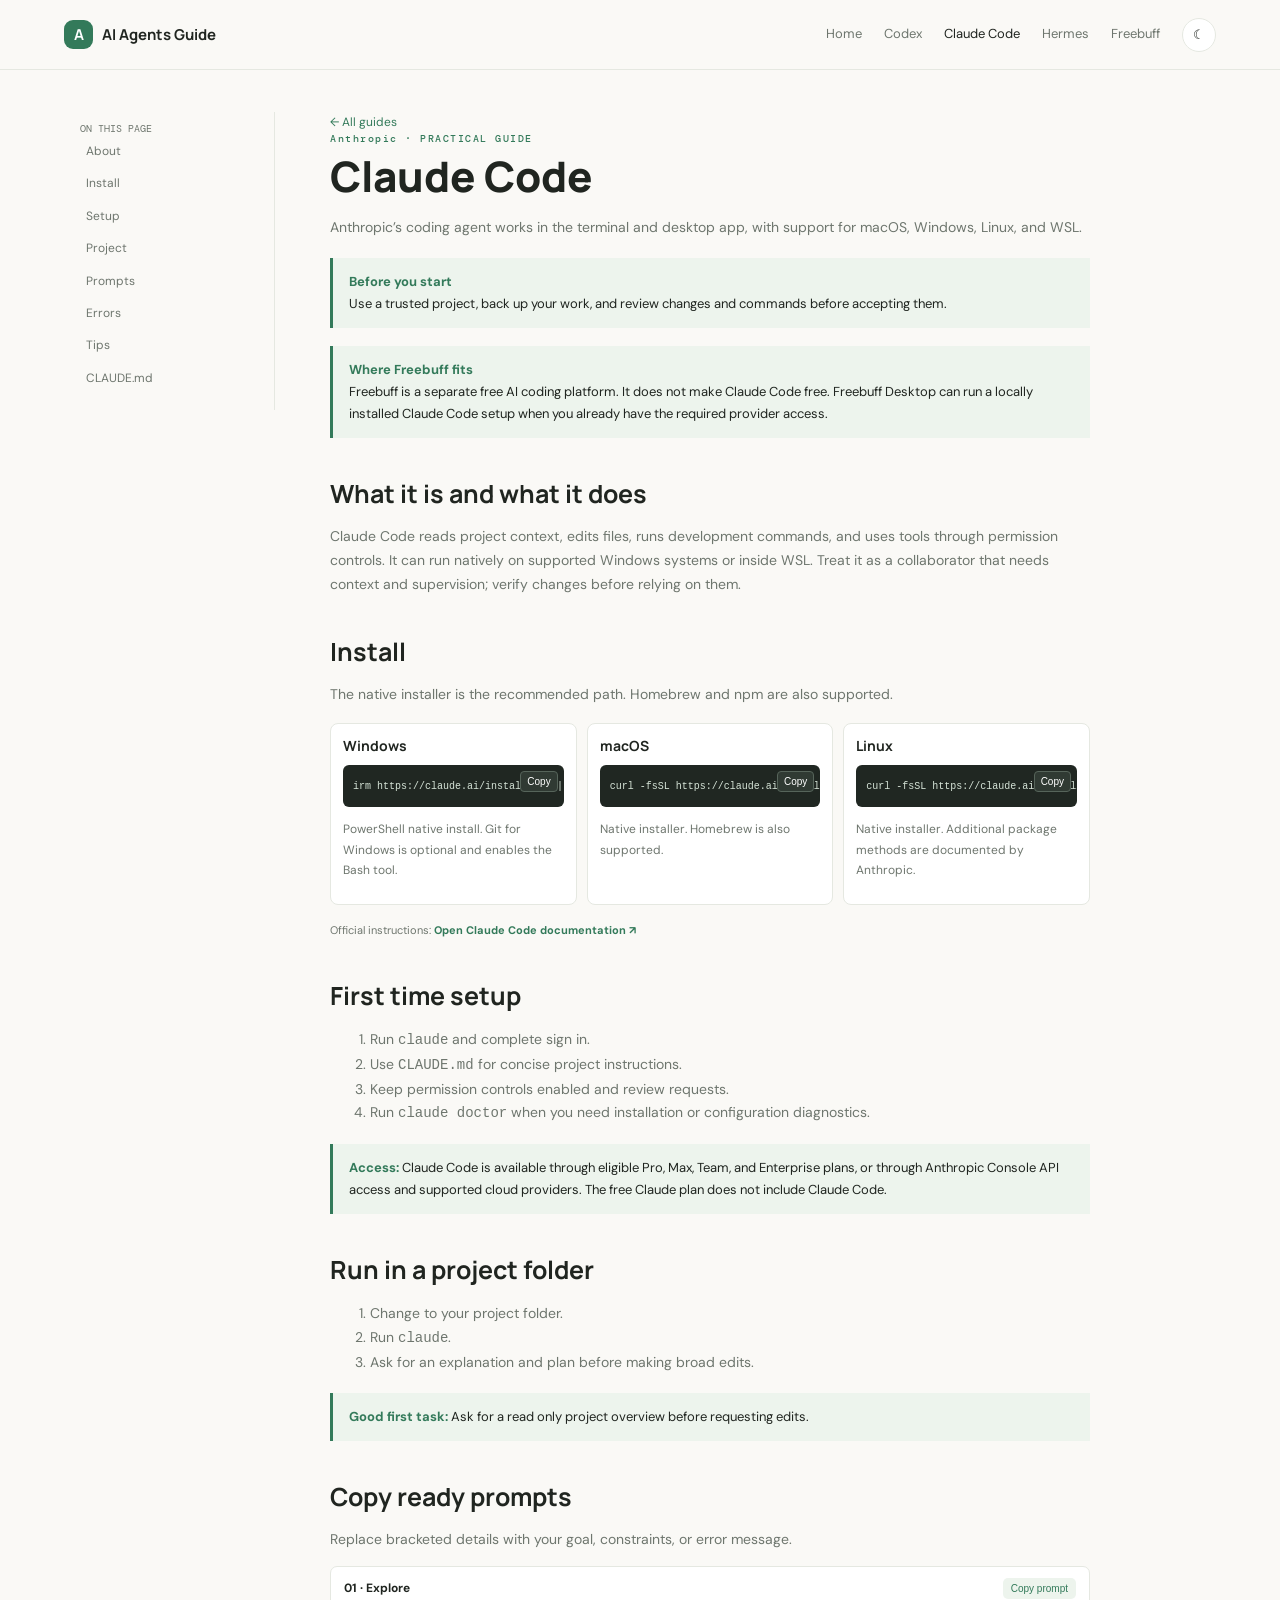
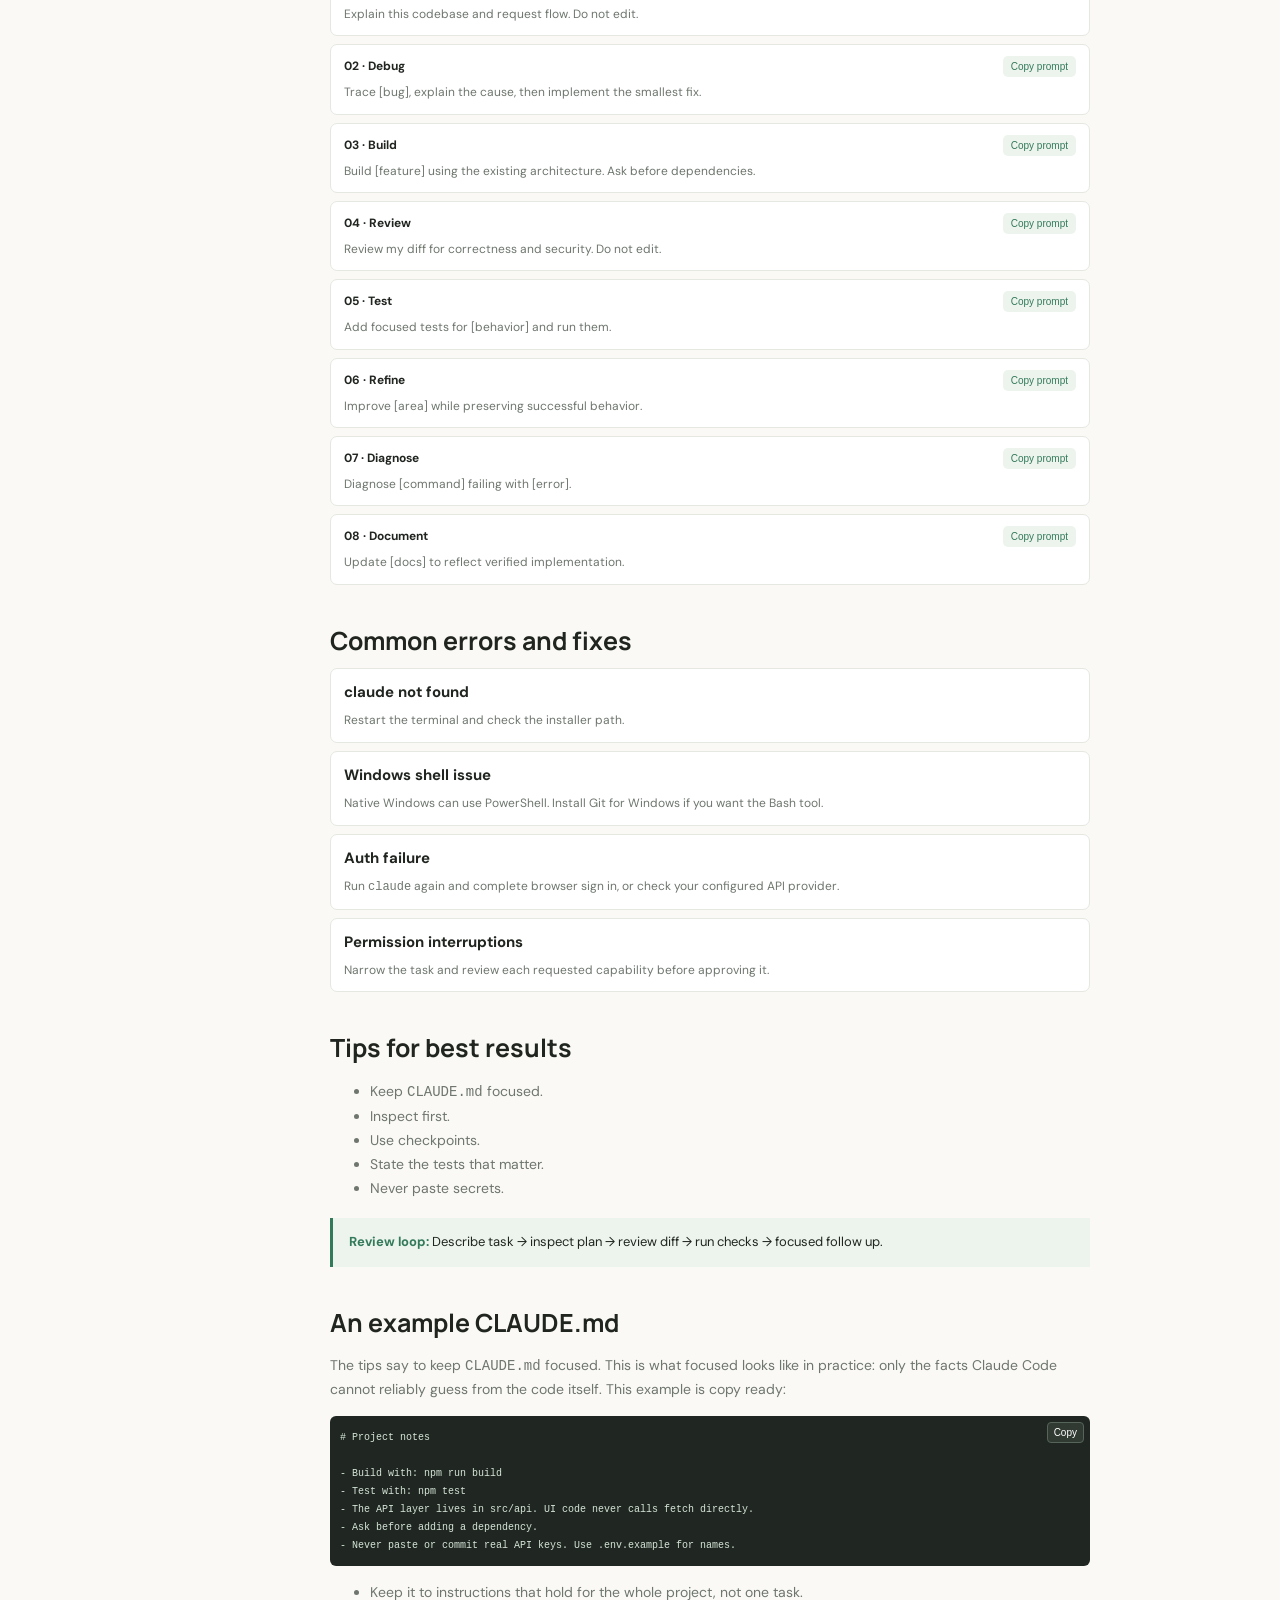
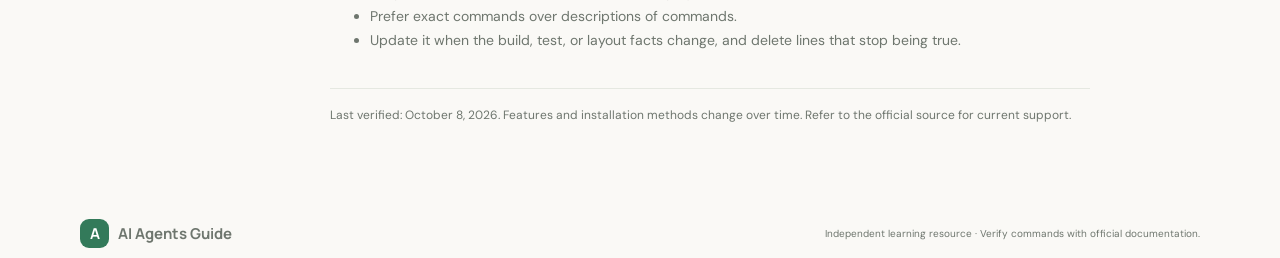
==== commit 8b41c854: "docs: show a copy ready CLAUDE.md example in the Claude Code guide" ====
--- a/claude-code.html
+++ b/claude-code.html
@@ -1 +1,7 @@
-<!doctype html><html lang="en"><head><meta charset="utf-8"><meta name="viewport" content="width=device-width,initial-scale=1"><meta name="description" content="Set up Claude Code step by step: install on Windows, macOS, and Linux, sign in, write a focused CLAUDE.md, and use copy ready prompts, error fixes, and review tips."><title>Claude Code Guide · AI Agents Guide</title><link rel="stylesheet" href="style.css"><script async src="https://www.googletagmanager.com/gtag/js?id=G-9L4HPNNRHD"></script><script>window.dataLayer=window.dataLayer||[];function gtag(){dataLayer.push(arguments);}gtag('js',new Date());gtag('config','G-9L4HPNNRHD');</script><script defer src="script.js"></script></head><body><header><a class="brand" href="index.html"><i>A</i> AI Agents Guide</a><button class="menubtn" aria-label="Toggle navigation" aria-controls="primary-nav" aria-expanded="false">☰</button><nav id="primary-nav"><a href="index.html">Home</a><a href="codex.html">Codex</a><a href="claude-code.html" aria-current="page">Claude Code</a><a href="hermes.html">Hermes</a><a href="freebuff.html">Freebuff</a><button class="theme" aria-label="Toggle dark mode">☾</button></nav></header><main class="layout"><aside class="toc"><b>ON THIS PAGE</b><a href="#s0">About</a><a href="#s1">Install</a><a href="#s2">Setup</a><a href="#s3">Project</a><a href="#s4">Prompts</a><a href="#s5">Errors</a><a href="#s6">Tips</a></aside><article><a class="back" href="index.html">← All guides</a><div class="eyebrow">Anthropic · PRACTICAL GUIDE</div><h1>Claude Code</h1><p class="lead">Anthropic’s coding agent works in the terminal and desktop app, with support for macOS, Windows, Linux, and WSL.</p><div class="callout"><b>Before you start</b><br>Use a trusted project, back up your work, and review changes and commands before accepting them.</div><div class="callout"><b>Where Freebuff fits</b><br>Freebuff is a separate free AI coding platform. It does not make Claude Code free. Freebuff Desktop can run a locally installed Claude Code setup when you already have the required provider access.</div><section id="s0"><h2>What it is and what it does</h2><p>Claude Code reads project context, edits files, runs development commands, and uses tools through permission controls. It can run natively on supported Windows systems or inside WSL. Treat it as a collaborator that needs context and supervision; verify changes before relying on them.</p></section><section id="s1"><h2>Install</h2><p>The native installer is the recommended path. Homebrew and npm are also supported.</p><div class="platforms"><div class="platform"><h3>Windows</h3><div class="code"><pre><code>irm https://claude.ai/install.ps1 | iex</code></pre><button class="copy">Copy</button></div><p>PowerShell native install. Git for Windows is optional and enables the Bash tool.</p></div><div class="platform"><h3>macOS</h3><div class="code"><pre><code>curl -fsSL https://claude.ai/install.sh | bash</code></pre><button class="copy">Copy</button></div><p>Native installer. Homebrew is also supported.</p></div><div class="platform"><h3>Linux</h3><div class="code"><pre><code>curl -fsSL https://claude.ai/install.sh | bash</code></pre><button class="copy">Copy</button></div><p>Native installer. Additional package methods are documented by Anthropic.</p></div></div><p class="source">Official instructions: <a href="https://code.claude.com/docs/en/getting-started" target="_blank" rel="noopener">Open Claude Code documentation ↗</a></p></section><section id="s2"><h2>First time setup</h2><ol><li>Run <code>claude</code> and complete sign in.</li><li>Use <code>CLAUDE.md</code> for concise project instructions.</li><li>Keep permission controls enabled and review requests.</li><li>Run <code>claude doctor</code> when you need installation or configuration diagnostics.</li></ol><div class="callout"><b>Access:</b> Claude Code is available through eligible Pro, Max, Team, and Enterprise plans, or through Anthropic Console API access and supported cloud providers. The free Claude plan does not include Claude Code.</div></section><section id="s3"><h2>Run in a project folder</h2><ol><li>Change to your project folder.</li><li>Run <code>claude</code>.</li><li>Ask for an explanation and plan before making broad edits.</li></ol><div class="callout"><b>Good first task:</b> Ask for a read only project overview before requesting edits.</div></section><section id="s4"><h2>Copy ready prompts</h2><p>Replace bracketed details with your goal, constraints, or error message.</p><div class="prompts"><div class="prompt"><div><b>01 · Explore</b><button class="copy-prompt">Copy prompt</button></div><p>Explain this codebase and request flow. Do not edit.</p></div><div class="prompt"><div><b>02 · Debug</b><button class="copy-prompt">Copy prompt</button></div><p>Trace [bug], explain the cause, then implement the smallest fix.</p></div><div class="prompt"><div><b>03 · Build</b><button class="copy-prompt">Copy prompt</button></div><p>Build [feature] using the existing architecture. Ask before dependencies.</p></div><div class="prompt"><div><b>04 · Review</b><button class="copy-prompt">Copy prompt</button></div><p>Review my diff for correctness and security. Do not edit.</p></div><div class="prompt"><div><b>05 · Test</b><button class="copy-prompt">Copy prompt</button></div><p>Add focused tests for [behavior] and run them.</p></div><div class="prompt"><div><b>06 · Refine</b><button class="copy-prompt">Copy prompt</button></div><p>Improve [area] while preserving successful behavior.</p></div><div class="prompt"><div><b>07 · Diagnose</b><button class="copy-prompt">Copy prompt</button></div><p>Diagnose [command] failing with [error].</p></div><div class="prompt"><div><b>08 · Document</b><button class="copy-prompt">Copy prompt</button></div><p>Update [docs] to reflect verified implementation.</p></div></div></section><section id="s5"><h2>Common errors and fixes</h2><div class="errors"><div><b>claude not found</b><p>Restart the terminal and check the installer path.</p></div><div><b>Windows shell issue</b><p>Native Windows can use PowerShell. Install Git for Windows if you want the Bash tool.</p></div><div><b>Auth failure</b><p>Run <code>claude</code> again and complete browser sign in, or check your configured API provider.</p></div><div><b>Permission interruptions</b><p>Narrow the task and review each requested capability before approving it.</p></div></div></section><section id="s6"><h2>Tips for best results</h2><ul><li>Keep <code>CLAUDE.md</code> focused.</li><li>Inspect first.</li><li>Use checkpoints.</li><li>State the tests that matter.</li><li>Never paste secrets.</li></ul><div class="callout"><b>Review loop:</b> Describe task → inspect plan → review diff → run checks → focused follow up.</div></section><div class="end">Last verified: October 8, 2026. Features and installation methods change over time. Refer to the official source for current support.</div></article></main><footer><a class="brand" href="index.html"><i>A</i> AI Agents Guide</a><span>Independent learning resource · Verify commands with official documentation.</span></footer></body></html>+<!doctype html><html lang="en"><head><meta charset="utf-8"><meta name="viewport" content="width=device-width,initial-scale=1"><meta name="description" content="Set up Claude Code step by step: install on Windows, macOS, and Linux, sign in, write a focused CLAUDE.md, and use copy ready prompts, error fixes, and review tips."><title>Claude Code Guide · AI Agents Guide</title><link rel="stylesheet" href="style.css"><script async src="https://www.googletagmanager.com/gtag/js?id=G-9L4HPNNRHD"></script><script>window.dataLayer=window.dataLayer||[];function gtag(){dataLayer.push(arguments);}gtag('js',new Date());gtag('config','G-9L4HPNNRHD');</script><script defer src="script.js"></script></head><body><a class="skip" href="#main">Skip to content</a><header><a class="brand" href="index.html"><i>A</i> AI Agents Guide</a><button class="menubtn" aria-label="Toggle navigation" aria-controls="primary-nav" aria-expanded="false">☰</button><nav id="primary-nav"><a href="index.html">Home</a><a href="codex.html">Codex</a><a href="claude-code.html" aria-current="page">Claude Code</a><a href="hermes.html">Hermes</a><a href="freebuff.html">Freebuff</a><button class="theme" aria-label="Toggle dark mode">☾</button></nav></header><main class="layout" id="main"><aside class="toc"><b>ON THIS PAGE</b><a href="#s0">About</a><a href="#s1">Install</a><a href="#s2">Setup</a><a href="#s3">Project</a><a href="#s4">Prompts</a><a href="#s5">Errors</a><a href="#s6">Tips</a><a href="#s7">CLAUDE.md</a></aside><article><a class="back" href="index.html">← All guides</a><div class="eyebrow">Anthropic · PRACTICAL GUIDE</div><h1>Claude Code</h1><p class="lead">Anthropic’s coding agent works in the terminal and desktop app, with support for macOS, Windows, Linux, and WSL.</p><div class="callout"><b>Before you start</b><br>Use a trusted project, back up your work, and review changes and commands before accepting them.</div><div class="callout"><b>Where Freebuff fits</b><br>Freebuff is a separate free AI coding platform. It does not make Claude Code free. Freebuff Desktop can run a locally installed Claude Code setup when you already have the required provider access.</div><section id="s0"><h2>What it is and what it does</h2><p>Claude Code reads project context, edits files, runs development commands, and uses tools through permission controls. It can run natively on supported Windows systems or inside WSL. Treat it as a collaborator that needs context and supervision; verify changes before relying on them.</p></section><section id="s1"><h2>Install</h2><p>The native installer is the recommended path. Homebrew and npm are also supported.</p><div class="platforms"><div class="platform"><h3>Windows</h3><div class="code"><pre><code>irm https://claude.ai/install.ps1 | iex</code></pre><button class="copy">Copy</button></div><p>PowerShell native install. Git for Windows is optional and enables the Bash tool.</p></div><div class="platform"><h3>macOS</h3><div class="code"><pre><code>curl -fsSL https://claude.ai/install.sh | bash</code></pre><button class="copy">Copy</button></div><p>Native installer. Homebrew is also supported.</p></div><div class="platform"><h3>Linux</h3><div class="code"><pre><code>curl -fsSL https://claude.ai/install.sh | bash</code></pre><button class="copy">Copy</button></div><p>Native installer. Additional package methods are documented by Anthropic.</p></div></div><p class="source">Official instructions: <a href="https://code.claude.com/docs/en/getting-started" target="_blank" rel="noopener">Open Claude Code documentation ↗</a></p></section><section id="s2"><h2>First time setup</h2><ol><li>Run <code>claude</code> and complete sign in.</li><li>Use <code>CLAUDE.md</code> for concise project instructions.</li><li>Keep permission controls enabled and review requests.</li><li>Run <code>claude doctor</code> when you need installation or configuration diagnostics.</li></ol><div class="callout"><b>Access:</b> Claude Code is available through eligible Pro, Max, Team, and Enterprise plans, or through Anthropic Console API access and supported cloud providers. The free Claude plan does not include Claude Code.</div></section><section id="s3"><h2>Run in a project folder</h2><ol><li>Change to your project folder.</li><li>Run <code>claude</code>.</li><li>Ask for an explanation and plan before making broad edits.</li></ol><div class="callout"><b>Good first task:</b> Ask for a read only project overview before requesting edits.</div></section><section id="s4"><h2>Copy ready prompts</h2><p>Replace bracketed details with your goal, constraints, or error message.</p><div class="prompts"><div class="prompt"><div><b>01 · Explore</b><button class="copy-prompt">Copy prompt</button></div><p>Explain this codebase and request flow. Do not edit.</p></div><div class="prompt"><div><b>02 · Debug</b><button class="copy-prompt">Copy prompt</button></div><p>Trace [bug], explain the cause, then implement the smallest fix.</p></div><div class="prompt"><div><b>03 · Build</b><button class="copy-prompt">Copy prompt</button></div><p>Build [feature] using the existing architecture. Ask before dependencies.</p></div><div class="prompt"><div><b>04 · Review</b><button class="copy-prompt">Copy prompt</button></div><p>Review my diff for correctness and security. Do not edit.</p></div><div class="prompt"><div><b>05 · Test</b><button class="copy-prompt">Copy prompt</button></div><p>Add focused tests for [behavior] and run them.</p></div><div class="prompt"><div><b>06 · Refine</b><button class="copy-prompt">Copy prompt</button></div><p>Improve [area] while preserving successful behavior.</p></div><div class="prompt"><div><b>07 · Diagnose</b><button class="copy-prompt">Copy prompt</button></div><p>Diagnose [command] failing with [error].</p></div><div class="prompt"><div><b>08 · Document</b><button class="copy-prompt">Copy prompt</button></div><p>Update [docs] to reflect verified implementation.</p></div></div></section><section id="s5"><h2>Common errors and fixes</h2><div class="errors"><div><b>claude not found</b><p>Restart the terminal and check the installer path.</p></div><div><b>Windows shell issue</b><p>Native Windows can use PowerShell. Install Git for Windows if you want the Bash tool.</p></div><div><b>Auth failure</b><p>Run <code>claude</code> again and complete browser sign in, or check your configured API provider.</p></div><div><b>Permission interruptions</b><p>Narrow the task and review each requested capability before approving it.</p></div></div></section><section id="s6"><h2>Tips for best results</h2><ul><li>Keep <code>CLAUDE.md</code> focused.</li><li>Inspect first.</li><li>Use checkpoints.</li><li>State the tests that matter.</li><li>Never paste secrets.</li></ul><div class="callout"><b>Review loop:</b> Describe task → inspect plan → review diff → run checks → focused follow up.</div></section><section id="s7"><h2>An example CLAUDE.md</h2><p>The tips say to keep <code>CLAUDE.md</code> focused. This is what focused looks like in practice: only the facts Claude Code cannot reliably guess from the code itself. This example is copy ready:</p><div class="code"><pre><code># Project notes
+
+- Build with: npm run build
+- Test with: npm test
+- The API layer lives in src/api. UI code never calls fetch directly.
+- Ask before adding a dependency.
+- Never paste or commit real API keys. Use .env.example for names.</code></pre><button class="copy">Copy</button></div><ul><li>Keep it to instructions that hold for the whole project, not one task.</li><li>Prefer exact commands over descriptions of commands.</li><li>Update it when the build, test, or layout facts change, and delete lines that stop being true.</li></ul></section><div class="end">Last verified: October 8, 2026. Features and installation methods change over time. Refer to the official source for current support.</div></article></main><footer><a class="brand" href="index.html"><i>A</i> AI Agents Guide</a><span>Independent learning resource · Verify commands with official documentation.</span></footer></body></html>
--- a/style.css
+++ b/style.css
@@ -1,2 +1,2 @@
-@import url('https://fonts.googleapis.com/css2?family=DM+Mono:wght@400;500&family=DM+Sans:wght@400;500;600;700&family=Manrope:wght@400;500;600;700;800&display=swap');:root{--bg:#faf9f6;--paper:white;--ink:#202520;--muted:#6e766e;--line:#e5e8e1;--green:#337a5a;--pale:#edf4ed;--code:#202722}*{box-sizing:border-box}html{scroll-behavior:smooth}body{margin:0;background:var(--bg);color:var(--ink);font:15px/1.7 'DM Sans',sans-serif}a{color:inherit;text-decoration:none}header{height:70px;position:sticky;top:0;z-index:5;display:flex;align-items:center;justify-content:space-between;padding:0 max(calc((100vw - 1160px)/2),5vw);background:color-mix(in srgb,var(--bg) 93%,transparent);backdrop-filter:blur(12px);border-bottom:1px solid var(--line)}.brand{font:700 15px Manrope;display:flex;align-items:center;gap:9px}.brand i{font-style:normal;display:grid;place-items:center;width:29px;height:29px;border-radius:9px;background:var(--green);color:white}.topbar,nav{display:flex;align-items:center;gap:22px}nav{font-size:13px;color:var(--muted)}nav a:hover,nav a[aria-current="page"],.active{color:var(--ink)}button{cursor:pointer}.theme,.menubtn{border:1px solid var(--line);background:var(--paper);color:var(--ink);border-radius:50%;width:34px;height:34px}.menubtn{display:none;border-radius:8px}.hero{max-width:1160px;margin:auto;min-height:490px;padding:70px 20px;display:grid;grid-template-columns:1.1fr .9fr;align-items:center;gap:40px}.eyebrow{color:var(--green);font:500 10px 'DM Mono';letter-spacing:.15em}.hero h1{font:800 clamp(42px,5vw,64px)/1.1 Manrope;letter-spacing:-.05em;margin:18px 0}.hero h1 em{color:var(--green);font-style:normal}.lead{font-size:16px;color:var(--muted)}.button{display:inline-block;background:var(--green);color:white;padding:12px 17px;border-radius:7px;font-weight:700;font-size:13px;margin:14px 0}.button.secondary{background:transparent;color:var(--green);border:1px solid var(--line);margin-left:8px}.meta{font:10px 'DM Mono';color:var(--muted)}.art{height:270px;position:relative;display:grid;place-items:center}.ring{position:absolute;width:340px;height:230px;border:1px solid #dbe6dc;border-radius:50%;transform:rotate(-25deg)}.core{width:125px;height:125px;display:grid;place-items:center;border-radius:35px;background:linear-gradient(135deg,#80ae88,#377452);color:white;font-size:55px}.art label,.art small{position:absolute;background:var(--paper);border:1px solid var(--line);padding:12px;border-radius:8px;font-size:12px}.art label{top:20px;right:4px}.art small{bottom:8px;left:4px}.ribbon{text-align:center;border-block:1px solid var(--line);padding:16px;color:#858e85;font:10px 'DM Mono'}.section{max-width:1160px;margin:auto;padding:72px 20px}.section h2,.rhythm h2,.cta h2{font:700 34px/1.25 Manrope;margin:12px 0}.muted{color:var(--muted)}.cards{display:grid;grid-template-columns:repeat(4,1fr);gap:13px;margin-top:25px}.card{display:flex;flex-direction:column;min-height:250px;padding:19px;background:var(--paper);border:1px solid var(--line);border-radius:10px;transition:transform .18s ease,border-color .18s ease}.card.featured{border-color:var(--green);box-shadow:0 8px 24px rgba(51,122,90,.08)}.card:hover{transform:translateY(-3px)}.card>span{display:grid;place-items:center;width:38px;height:38px;border-radius:10px;background:var(--pale);color:var(--green);font-size:20px}.card small{font:10px 'DM Mono';color:var(--muted);margin-top:13px}.card h3{font:700 20px Manrope;margin:3px 0}.card p{font-size:12px;color:var(--muted)}.card>b{margin-top:auto;border-top:1px solid var(--line);padding-top:10px;color:var(--green);font-size:11px}.c1>span{color:#b6784b}.c2>span{color:#6672a6}.c3>span{color:#aa6381}.rhythm{display:grid;grid-template-columns:1fr 1fr;gap:60px}.steps p{padding:13px 17px;border:1px solid var(--line);border-radius:8px;background:var(--paper)}.steps small{display:block;color:var(--muted)}.cta{background:#245e43;color:white;text-align:center;padding:52px 20px}.cta .eyebrow{color:#bdd8c4}.cta h2{font-size:29px}.button.light{background:white;color:#245e43}footer{max-width:1160px;margin:auto;padding:20px;min-height:78px;display:flex;align-items:center;justify-content:space-between;color:var(--muted);font-size:10px}.layout{max-width:1160px;margin:auto;padding:42px 20px 70px;display:grid;grid-template-columns:195px minmax(0,760px);gap:55px}.toc{position:sticky;top:95px;align-self:start;border-right:1px solid var(--line);padding:10px 16px 16px 0}.toc b{display:block;font:10px 'DM Mono';color:var(--muted)}.toc a{display:block;padding:6px;color:var(--muted);font-size:12px}.toc a:hover,.back{color:var(--green)}article{min-width:0}.back{display:block;font-size:12px}.layout h1{font:800 42px/1.2 Manrope;margin:6px 0}.layout h2{font:700 25px Manrope;margin:38px 0 10px;scroll-margin-top:90px}.layout p,.layout li{color:var(--muted);font-size:14px}.callout{background:var(--pale);border-left:3px solid var(--green);padding:13px 16px;margin:18px 0;font-size:13px}.callout b{color:var(--green)}.platforms{display:grid;grid-template-columns:repeat(3,1fr);gap:10px;margin:16px 0}.platform{background:var(--paper);border:1px solid var(--line);border-radius:8px;padding:12px;min-width:0}.platform h3{font:700 14px Manrope;margin:0}.platform p{font-size:12px}.code{position:relative;margin:8px 0}.code pre{background:var(--code);color:#d6e4d8;overflow:auto;padding:12px 53px 12px 10px;border-radius:6px;font:10px/1.7 'DM Mono';white-space:pre}.copy{position:absolute;top:6px;right:6px;background:#303a33;color:white;border:1px solid #56645a;border-radius:4px;padding:4px 6px;font-size:10px}.source{font-size:11px!important}.source a,footer span a{color:var(--green);font-weight:bold}.prompts,.errors{display:grid;gap:8px}.prompt,.errors>div{background:var(--paper);border:1px solid var(--line);border-radius:7px;padding:11px 13px}.prompt>div{display:flex;justify-content:space-between;font-size:12px}.prompt p,.errors p{font-size:12px;margin:5px 0 0}.copy-prompt{border:0;border-radius:5px;padding:5px 8px;background:var(--pale);color:var(--green);font-size:10px}.end{border-top:1px solid var(--line);margin-top:35px;padding-top:16px;color:var(--muted);font-size:12px}.dark{--bg:#171b18;--paper:#202621;--ink:#edf1ed;--muted:#a6afa7;--line:#343d36;--green:#8dc59b;--pale:#29372c;--code:#111713}.dark .cta{background:#254d34}.dark .ring{border-color:#344138}.dark .core{background:linear-gradient(135deg,#61916b,#31563a)}@media(max-width:900px){.cards{grid-template-columns:repeat(2,1fr)}.layout{grid-template-columns:150px 1fr;gap:25px}.platforms{grid-template-columns:1fr}}@media(max-width:650px){header{height:62px;padding:0 16px}.menubtn{display:block}nav{display:none;position:absolute;top:61px;left:0;right:0;background:var(--bg);padding:14px 20px;flex-direction:column;align-items:stretch}nav.open{display:flex}.hero{grid-template-columns:1fr;padding:46px 20px 25px}.hero h1{font-size:43px}.art{height:185px}.section{padding:50px 20px}.section h2,.rhythm h2{font-size:28px}.cards,.rhythm{grid-template-columns:1fr}.card{min-height:210px}.rhythm{gap:12px}.cta h2{font-size:24px}footer{align-items:flex-start;flex-direction:column;gap:8px}.layout{display:block;padding:28px 18px 50px}.toc{position:static;border:1px solid var(--line);padding:10px;margin-bottom:22px;display:flex;flex-wrap:wrap}.toc b{width:100%}.layout h1{font-size:36px}.layout h2{font-size:22px}.platforms{grid-template-columns:1fr}}
+@import url('https://fonts.googleapis.com/css2?family=DM+Mono:wght@400;500&family=DM+Sans:wght@400;500;600;700&family=Manrope:wght@400;500;600;700;800&display=swap');:root{--bg:#faf9f6;--paper:white;--ink:#202520;--muted:#6e766e;--line:#e5e8e1;--green:#337a5a;--pale:#edf4ed;--code:#202722}*{box-sizing:border-box}.skip{position:absolute;left:-999px;top:0;z-index:20;background:var(--paper);color:var(--green);padding:9px 14px;border:1px solid var(--line);border-radius:0 0 8px 0;font-weight:700;font-size:13px}.skip:focus{left:0}html{scroll-behavior:smooth}body{margin:0;background:var(--bg);color:var(--ink);font:15px/1.7 'DM Sans',sans-serif}a{color:inherit;text-decoration:none}header{height:70px;position:sticky;top:0;z-index:5;display:flex;align-items:center;justify-content:space-between;padding:0 max(calc((100vw - 1160px)/2),5vw);background:color-mix(in srgb,var(--bg) 93%,transparent);backdrop-filter:blur(12px);border-bottom:1px solid var(--line)}.brand{font:700 15px Manrope;display:flex;align-items:center;gap:9px}.brand i{font-style:normal;display:grid;place-items:center;width:29px;height:29px;border-radius:9px;background:var(--green);color:white}.topbar,nav{display:flex;align-items:center;gap:22px}nav{font-size:13px;color:var(--muted)}nav a:hover,nav a[aria-current="page"],.active{color:var(--ink)}button{cursor:pointer}.theme,.menubtn{border:1px solid var(--line);background:var(--paper);color:var(--ink);border-radius:50%;width:34px;height:34px}.menubtn{display:none;border-radius:8px}.hero{max-width:1160px;margin:auto;min-height:490px;padding:70px 20px;display:grid;grid-template-columns:1.1fr .9fr;align-items:center;gap:40px}.eyebrow{color:var(--green);font:500 10px 'DM Mono';letter-spacing:.15em}.hero h1{font:800 clamp(42px,5vw,64px)/1.1 Manrope;letter-spacing:-.05em;margin:18px 0}.hero h1 em{color:var(--green);font-style:normal}.lead{font-size:16px;color:var(--muted)}.button{display:inline-block;background:var(--green);color:white;padding:12px 17px;border-radius:7px;font-weight:700;font-size:13px;margin:14px 0}.button.secondary{background:transparent;color:var(--green);border:1px solid var(--line);margin-left:8px}.meta{font:10px 'DM Mono';color:var(--muted)}.art{height:270px;position:relative;display:grid;place-items:center}.ring{position:absolute;width:340px;height:230px;border:1px solid #dbe6dc;border-radius:50%;transform:rotate(-25deg)}.core{width:125px;height:125px;display:grid;place-items:center;border-radius:35px;background:linear-gradient(135deg,#80ae88,#377452);color:white;font-size:55px}.art label,.art small{position:absolute;background:var(--paper);border:1px solid var(--line);padding:12px;border-radius:8px;font-size:12px}.art label{top:20px;right:4px}.art small{bottom:8px;left:4px}.ribbon{text-align:center;border-block:1px solid var(--line);padding:16px;color:#858e85;font:10px 'DM Mono'}.section{max-width:1160px;margin:auto;padding:72px 20px}.section h2,.rhythm h2,.cta h2{font:700 34px/1.25 Manrope;margin:12px 0}.muted{color:var(--muted)}.cards{display:grid;grid-template-columns:repeat(4,1fr);gap:13px;margin-top:25px}.card{display:flex;flex-direction:column;min-height:250px;padding:19px;background:var(--paper);border:1px solid var(--line);border-radius:10px;transition:transform .18s ease,border-color .18s ease}.card.featured{border-color:var(--green);box-shadow:0 8px 24px rgba(51,122,90,.08)}.card:hover{transform:translateY(-3px)}.card>span{display:grid;place-items:center;width:38px;height:38px;border-radius:10px;background:var(--pale);color:var(--green);font-size:20px}.card small{font:10px 'DM Mono';color:var(--muted);margin-top:13px}.card h3{font:700 20px Manrope;margin:3px 0}.card p{font-size:12px;color:var(--muted)}.card>b{margin-top:auto;border-top:1px solid var(--line);padding-top:10px;color:var(--green);font-size:11px}.c1>span{color:#b6784b}.c2>span{color:#6672a6}.c3>span{color:#aa6381}.rhythm{display:grid;grid-template-columns:1fr 1fr;gap:60px}.steps p{padding:13px 17px;border:1px solid var(--line);border-radius:8px;background:var(--paper)}.steps small{display:block;color:var(--muted)}.cta{background:#245e43;color:white;text-align:center;padding:52px 20px}.cta .eyebrow{color:#bdd8c4}.cta h2{font-size:29px}.button.light{background:white;color:#245e43}footer{max-width:1160px;margin:auto;padding:20px;min-height:78px;display:flex;align-items:center;justify-content:space-between;color:var(--muted);font-size:10px}.layout{max-width:1160px;margin:auto;padding:42px 20px 70px;display:grid;grid-template-columns:195px minmax(0,760px);gap:55px}.toc{position:sticky;top:95px;align-self:start;border-right:1px solid var(--line);padding:10px 16px 16px 0}.toc b{display:block;font:10px 'DM Mono';color:var(--muted)}.toc a{display:block;padding:6px;color:var(--muted);font-size:12px}.toc a:hover,.back{color:var(--green)}article{min-width:0}.back{display:block;font-size:12px}.layout h1{font:800 42px/1.2 Manrope;margin:6px 0}.layout h2{font:700 25px Manrope;margin:38px 0 10px;scroll-margin-top:90px}.layout p,.layout li{color:var(--muted);font-size:14px}.callout{background:var(--pale);border-left:3px solid var(--green);padding:13px 16px;margin:18px 0;font-size:13px}.callout b{color:var(--green)}.platforms{display:grid;grid-template-columns:repeat(3,1fr);gap:10px;margin:16px 0}.platform{background:var(--paper);border:1px solid var(--line);border-radius:8px;padding:12px;min-width:0}.platform h3{font:700 14px Manrope;margin:0}.platform p{font-size:12px}.code{position:relative;margin:8px 0}.code pre{background:var(--code);color:#d6e4d8;overflow:auto;padding:12px 53px 12px 10px;border-radius:6px;font:10px/1.7 'DM Mono';white-space:pre}.copy{position:absolute;top:6px;right:6px;background:#303a33;color:white;border:1px solid #56645a;border-radius:4px;padding:4px 6px;font-size:10px}.source{font-size:11px!important}.source a,footer span a{color:var(--green);font-weight:bold}.prompts,.errors{display:grid;gap:8px}.prompt,.errors>div{background:var(--paper);border:1px solid var(--line);border-radius:7px;padding:11px 13px}.prompt>div{display:flex;justify-content:space-between;font-size:12px}.prompt p,.errors p{font-size:12px;margin:5px 0 0}.copy-prompt{border:0;border-radius:5px;padding:5px 8px;background:var(--pale);color:var(--green);font-size:10px}.end{border-top:1px solid var(--line);margin-top:35px;padding-top:16px;color:var(--muted);font-size:12px}.dark{--bg:#171b18;--paper:#202621;--ink:#edf1ed;--muted:#a6afa7;--line:#343d36;--green:#8dc59b;--pale:#29372c;--code:#111713}.dark .cta{background:#254d34}.dark .ring{border-color:#344138}.dark .core{background:linear-gradient(135deg,#61916b,#31563a)}@media(max-width:900px){.cards{grid-template-columns:repeat(2,1fr)}.layout{grid-template-columns:150px 1fr;gap:25px}.platforms{grid-template-columns:1fr}}@media(max-width:650px){header{height:62px;padding:0 16px}.menubtn{display:block}nav{display:none;position:absolute;top:61px;left:0;right:0;background:var(--bg);padding:14px 20px;flex-direction:column;align-items:stretch}nav.open{display:flex}.hero{grid-template-columns:1fr;padding:46px 20px 25px}.hero h1{font-size:43px}.art{height:185px}.section{padding:50px 20px}.section h2,.rhythm h2{font-size:28px}.cards,.rhythm{grid-template-columns:1fr}.card{min-height:210px}.rhythm{gap:12px}.cta h2{font-size:24px}footer{align-items:flex-start;flex-direction:column;gap:8px}.layout{display:block;padding:28px 18px 50px}.toc{position:static;border:1px solid var(--line);padding:10px;margin-bottom:22px;display:flex;flex-wrap:wrap}.toc b{width:100%}.layout h1{font-size:36px}.layout h2{font-size:22px}.platforms{grid-template-columns:1fr}}
 :focus-visible{outline:3px solid var(--green);outline-offset:3px}button:focus-visible,a:focus-visible{border-radius:4px}@media(prefers-reduced-motion:reduce){html{scroll-behavior:auto}*,*::before,*::after{animation-duration:.01ms!important;animation-iteration-count:1!important;transition-duration:.01ms!important}}
